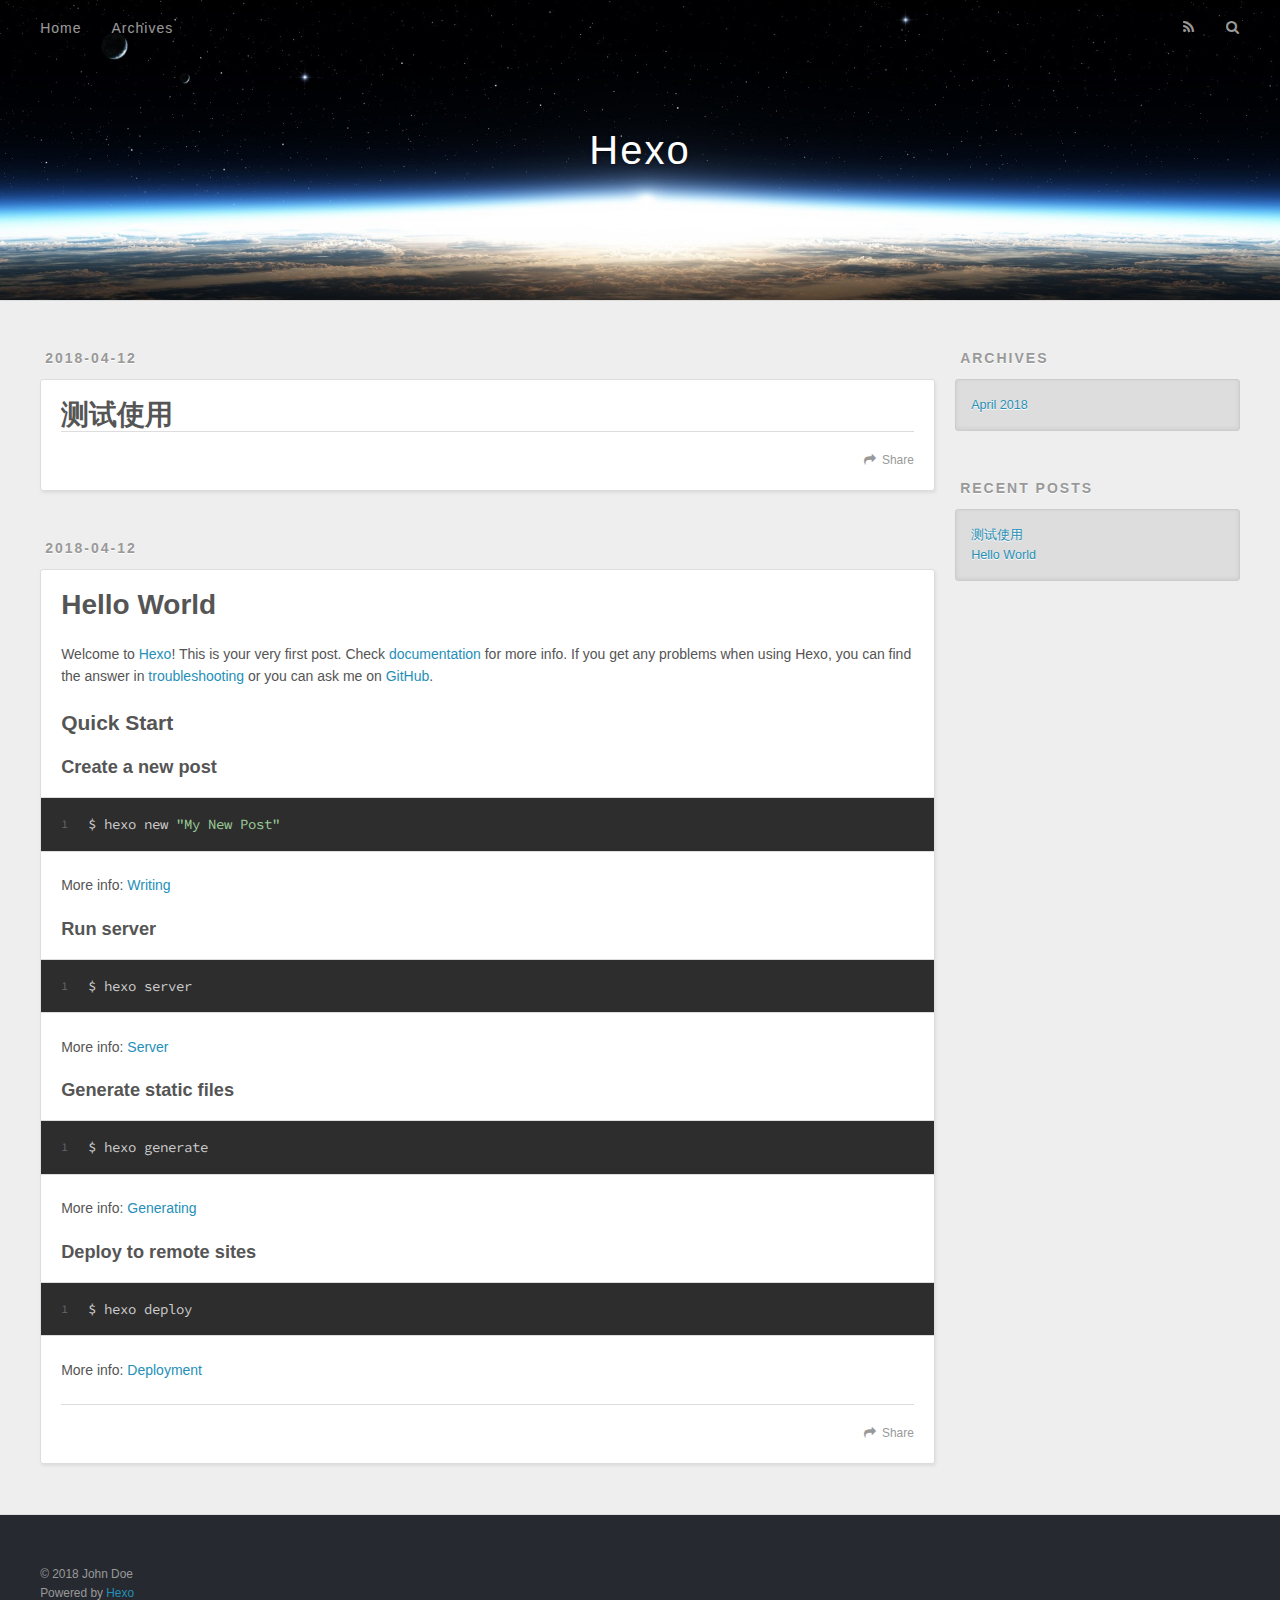
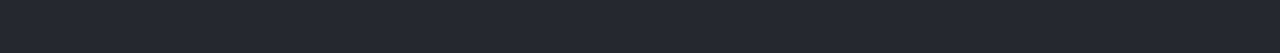
==== index.html @ cd29bb6a "Site updated: 2018-04-12 17:23:38" ====
<!DOCTYPE html>
<html>
<head>
  <meta charset="utf-8">
  

  
  <title>Hexo</title>
  <meta name="viewport" content="width=device-width, initial-scale=1, maximum-scale=1">
  <meta property="og:type" content="website">
<meta property="og:title" content="Hexo">
<meta property="og:url" content="http://yoursite.com/index.html">
<meta property="og:site_name" content="Hexo">
<meta property="og:locale" content="default">
<meta name="twitter:card" content="summary">
<meta name="twitter:title" content="Hexo">
  
    <link rel="alternate" href="/atom.xml" title="Hexo" type="application/atom+xml">
  
  
    <link rel="icon" href="/favicon.png">
  
  
    <link href="//fonts.googleapis.com/css?family=Source+Code+Pro" rel="stylesheet" type="text/css">
  
  <link rel="stylesheet" href="/css/style.css">
</head>

<body>
  <div id="container">
    <div id="wrap">
      <header id="header">
  <div id="banner"></div>
  <div id="header-outer" class="outer">
    <div id="header-title" class="inner">
      <h1 id="logo-wrap">
        <a href="/" id="logo">Hexo</a>
      </h1>
      
    </div>
    <div id="header-inner" class="inner">
      <nav id="main-nav">
        <a id="main-nav-toggle" class="nav-icon"></a>
        
          <a class="main-nav-link" href="/">Home</a>
        
          <a class="main-nav-link" href="/archives">Archives</a>
        
      </nav>
      <nav id="sub-nav">
        
          <a id="nav-rss-link" class="nav-icon" href="/atom.xml" title="RSS Feed"></a>
        
        <a id="nav-search-btn" class="nav-icon" title="Search"></a>
      </nav>
      <div id="search-form-wrap">
        <form action="//google.com/search" method="get" accept-charset="UTF-8" class="search-form"><input type="search" name="q" class="search-form-input" placeholder="Search"><button type="submit" class="search-form-submit">&#xF002;</button><input type="hidden" name="sitesearch" value="http://yoursite.com"></form>
      </div>
    </div>
  </div>
</header>
      <div class="outer">
        <section id="main">
  
    <article id="post-测试使用" class="article article-type-post" itemscope itemprop="blogPost">
  <div class="article-meta">
    <a href="/2018/04/12/测试使用/" class="article-date">
  <time datetime="2018-04-12T09:21:59.000Z" itemprop="datePublished">2018-04-12</time>
</a>
    
  </div>
  <div class="article-inner">
    
    
      <header class="article-header">
        
  
    <h1 itemprop="name">
      <a class="article-title" href="/2018/04/12/测试使用/">测试使用</a>
    </h1>
  

      </header>
    
    <div class="article-entry" itemprop="articleBody">
      
        
      
    </div>
    <footer class="article-footer">
      <a data-url="http://yoursite.com/2018/04/12/测试使用/" data-id="cjfwbgjna0001xkuz58c6ckpr" class="article-share-link">Share</a>
      
      
    </footer>
  </div>
  
</article>


  
    <article id="post-hello-world" class="article article-type-post" itemscope itemprop="blogPost">
  <div class="article-meta">
    <a href="/2018/04/12/hello-world/" class="article-date">
  <time datetime="2018-04-12T09:18:23.505Z" itemprop="datePublished">2018-04-12</time>
</a>
    
  </div>
  <div class="article-inner">
    
    
      <header class="article-header">
        
  
    <h1 itemprop="name">
      <a class="article-title" href="/2018/04/12/hello-world/">Hello World</a>
    </h1>
  

      </header>
    
    <div class="article-entry" itemprop="articleBody">
      
        <p>Welcome to <a href="https://hexo.io/" target="_blank" rel="noopener">Hexo</a>! This is your very first post. Check <a href="https://hexo.io/docs/" target="_blank" rel="noopener">documentation</a> for more info. If you get any problems when using Hexo, you can find the answer in <a href="https://hexo.io/docs/troubleshooting.html" target="_blank" rel="noopener">troubleshooting</a> or you can ask me on <a href="https://github.com/hexojs/hexo/issues" target="_blank" rel="noopener">GitHub</a>.</p>
<h2 id="Quick-Start"><a href="#Quick-Start" class="headerlink" title="Quick Start"></a>Quick Start</h2><h3 id="Create-a-new-post"><a href="#Create-a-new-post" class="headerlink" title="Create a new post"></a>Create a new post</h3><figure class="highlight bash"><table><tr><td class="gutter"><pre><span class="line">1</span><br></pre></td><td class="code"><pre><span class="line">$ hexo new <span class="string">"My New Post"</span></span><br></pre></td></tr></table></figure>
<p>More info: <a href="https://hexo.io/docs/writing.html" target="_blank" rel="noopener">Writing</a></p>
<h3 id="Run-server"><a href="#Run-server" class="headerlink" title="Run server"></a>Run server</h3><figure class="highlight bash"><table><tr><td class="gutter"><pre><span class="line">1</span><br></pre></td><td class="code"><pre><span class="line">$ hexo server</span><br></pre></td></tr></table></figure>
<p>More info: <a href="https://hexo.io/docs/server.html" target="_blank" rel="noopener">Server</a></p>
<h3 id="Generate-static-files"><a href="#Generate-static-files" class="headerlink" title="Generate static files"></a>Generate static files</h3><figure class="highlight bash"><table><tr><td class="gutter"><pre><span class="line">1</span><br></pre></td><td class="code"><pre><span class="line">$ hexo generate</span><br></pre></td></tr></table></figure>
<p>More info: <a href="https://hexo.io/docs/generating.html" target="_blank" rel="noopener">Generating</a></p>
<h3 id="Deploy-to-remote-sites"><a href="#Deploy-to-remote-sites" class="headerlink" title="Deploy to remote sites"></a>Deploy to remote sites</h3><figure class="highlight bash"><table><tr><td class="gutter"><pre><span class="line">1</span><br></pre></td><td class="code"><pre><span class="line">$ hexo deploy</span><br></pre></td></tr></table></figure>
<p>More info: <a href="https://hexo.io/docs/deployment.html" target="_blank" rel="noopener">Deployment</a></p>

      
    </div>
    <footer class="article-footer">
      <a data-url="http://yoursite.com/2018/04/12/hello-world/" data-id="cjfwbgjn50000xkuz9zfk3ffd" class="article-share-link">Share</a>
      
      
    </footer>
  </div>
  
</article>


  


</section>
        
          <aside id="sidebar">
  
    

  
    

  
    
  
    
  <div class="widget-wrap">
    <h3 class="widget-title">Archives</h3>
    <div class="widget">
      <ul class="archive-list"><li class="archive-list-item"><a class="archive-list-link" href="/archives/2018/04/">April 2018</a></li></ul>
    </div>
  </div>


  
    
  <div class="widget-wrap">
    <h3 class="widget-title">Recent Posts</h3>
    <div class="widget">
      <ul>
        
          <li>
            <a href="/2018/04/12/测试使用/">测试使用</a>
          </li>
        
          <li>
            <a href="/2018/04/12/hello-world/">Hello World</a>
          </li>
        
      </ul>
    </div>
  </div>

  
</aside>
        
      </div>
      <footer id="footer">
  
  <div class="outer">
    <div id="footer-info" class="inner">
      &copy; 2018 John Doe<br>
      Powered by <a href="http://hexo.io/" target="_blank">Hexo</a>
    </div>
  </div>
</footer>
    </div>
    <nav id="mobile-nav">
  
    <a href="/" class="mobile-nav-link">Home</a>
  
    <a href="/archives" class="mobile-nav-link">Archives</a>
  
</nav>
    

<script src="//ajax.googleapis.com/ajax/libs/jquery/2.0.3/jquery.min.js"></script>


  <link rel="stylesheet" href="/fancybox/jquery.fancybox.css">
  <script src="/fancybox/jquery.fancybox.pack.js"></script>


<script src="/js/script.js"></script>



  </div>
</body>
</html>
---- css/style.css ----
body {
  width: 100%;
}
body:before,
body:after {
  content: "";
  display: table;
}
body:after {
  clear: both;
}
html,
body,
div,
span,
applet,
object,
iframe,
h1,
h2,
h3,
h4,
h5,
h6,
p,
blockquote,
pre,
a,
abbr,
acronym,
address,
big,
cite,
code,
del,
dfn,
em,
img,
ins,
kbd,
q,
s,
samp,
small,
strike,
strong,
sub,
sup,
tt,
var,
dl,
dt,
dd,
ol,
ul,
li,
fieldset,
form,
label,
legend,
table,
caption,
tbody,
tfoot,
thead,
tr,
th,
td {
  margin: 0;
  padding: 0;
  border: 0;
  outline: 0;
  font-weight: inherit;
  font-style: inherit;
  font-family: inherit;
  font-size: 100%;
  vertical-align: baseline;
}
body {
  line-height: 1;
  color: #000;
  background: #fff;
}
ol,
ul {
  list-style: none;
}
table {
  border-collapse: separate;
  border-spacing: 0;
  vertical-align: middle;
}
caption,
th,
td {
  text-align: left;
  font-weight: normal;
  vertical-align: middle;
}
a img {
  border: none;
}
input,
button {
  margin: 0;
  padding: 0;
}
input::-moz-focus-inner,
button::-moz-focus-inner {
  border: 0;
  padding: 0;
}
@font-face {
  font-family: FontAwesome;
  font-style: normal;
  font-weight: normal;
  src: url("fonts/fontawesome-webfont.eot?v=#4.0.3");
  src: url("fonts/fontawesome-webfont.eot?#iefix&v=#4.0.3") format("embedded-opentype"), url("fonts/fontawesome-webfont.woff?v=#4.0.3") format("woff"), url("fonts/fontawesome-webfont.ttf?v=#4.0.3") format("truetype"), url("fonts/fontawesome-webfont.svg#fontawesomeregular?v=#4.0.3") format("svg");
}
html,
body,
#container {
  height: 100%;
}
body {
  background: #eee;
  font: 14px -apple-system, BlinkMacSystemFont, "Segoe UI", "Roboto", "Oxygen", "Ubuntu", "Cantarell", "Fira Sans", "Droid Sans", "Helvetica Neue", sans-serif;
  -webkit-text-size-adjust: 100%;
}
.outer {
  max-width: 1220px;
  margin: 0 auto;
  padding: 0 20px;
}
.outer:before,
.outer:after {
  content: "";
  display: table;
}
.outer:after {
  clear: both;
}
.inner {
  display: inline;
  float: left;
  width: 98.33333333333333%;
  margin: 0 0.833333333333333%;
}
.left,
.alignleft {
  float: left;
}
.right,
.alignright {
  float: right;
}
.clear {
  clear: both;
}
#container {
  position: relative;
}
.mobile-nav-on {
  overflow: hidden;
}
#wrap {
  height: 100%;
  width: 100%;
  position: absolute;
  top: 0;
  left: 0;
  -webkit-transition: 0.2s ease-out;
  -moz-transition: 0.2s ease-out;
  -ms-transition: 0.2s ease-out;
  transition: 0.2s ease-out;
  z-index: 1;
  background: #eee;
}
.mobile-nav-on #wrap {
  left: 280px;
}
@media screen and (min-width: 768px) {
  #main {
    display: inline;
    float: left;
    width: 73.33333333333333%;
    margin: 0 0.833333333333333%;
  }
}
.article-date,
.article-category-link,
.archive-year,
.widget-title {
  text-decoration: none;
  text-transform: uppercase;
  letter-spacing: 2px;
  color: #999;
  margin-bottom: 1em;
  margin-left: 5px;
  line-height: 1em;
  text-shadow: 0 1px #fff;
  font-weight: bold;
}
.article-inner,
.archive-article-inner {
  background: #fff;
  -webkit-box-shadow: 1px 2px 3px #ddd;
  box-shadow: 1px 2px 3px #ddd;
  border: 1px solid #ddd;
  border-radius: 3px;
}
.article-entry h1,
.widget h1 {
  font-size: 2em;
}
.article-entry h2,
.widget h2 {
  font-size: 1.5em;
}
.article-entry h3,
.widget h3 {
  font-size: 1.3em;
}
.article-entry h4,
.widget h4 {
  font-size: 1.2em;
}
.article-entry h5,
.widget h5 {
  font-size: 1em;
}
.article-entry h6,
.widget h6 {
  font-size: 1em;
  color: #999;
}
.article-entry hr,
.widget hr {
  border: 1px dashed #ddd;
}
.article-entry strong,
.widget strong {
  font-weight: bold;
}
.article-entry em,
.widget em,
.article-entry cite,
.widget cite {
  font-style: italic;
}
.article-entry sup,
.widget sup,
.article-entry sub,
.widget sub {
  font-size: 0.75em;
  line-height: 0;
  position: relative;
  vertical-align: baseline;
}
.article-entry sup,
.widget sup {
  top: -0.5em;
}
.article-entry sub,
.widget sub {
  bottom: -0.2em;
}
.article-entry small,
.widget small {
  font-size: 0.85em;
}
.article-entry acronym,
.widget acronym,
.article-entry abbr,
.widget abbr {
  border-bottom: 1px dotted;
}
.article-entry ul,
.widget ul,
.article-entry ol,
.widget ol,
.article-entry dl,
.widget dl {
  margin: 0 20px;
  line-height: 1.6em;
}
.article-entry ul ul,
.widget ul ul,
.article-entry ol ul,
.widget ol ul,
.article-entry ul ol,
.widget ul ol,
.article-entry ol ol,
.widget ol ol {
  margin-top: 0;
  margin-bottom: 0;
}
.article-entry ul,
.widget ul {
  list-style: disc;
}
.article-entry ol,
.widget ol {
  list-style: decimal;
}
.article-entry dt,
.widget dt {
  font-weight: bold;
}
#header {
  height: 300px;
  position: relative;
  border-bottom: 1px solid #ddd;
}
#header:before,
#header:after {
  content: "";
  position: absolute;
  left: 0;
  right: 0;
  height: 40px;
}
#header:before {
  top: 0;
  background: -webkit-linear-gradient(rgba(0,0,0,0.2), transparent);
  background: -moz-linear-gradient(rgba(0,0,0,0.2), transparent);
  background: -ms-linear-gradient(rgba(0,0,0,0.2), transparent);
  background: linear-gradient(rgba(0,0,0,0.2), transparent);
}
#header:after {
  bottom: 0;
  background: -webkit-linear-gradient(transparent, rgba(0,0,0,0.2));
  background: -moz-linear-gradient(transparent, rgba(0,0,0,0.2));
  background: -ms-linear-gradient(transparent, rgba(0,0,0,0.2));
  background: linear-gradient(transparent, rgba(0,0,0,0.2));
}
#header-outer {
  height: 100%;
  position: relative;
}
#header-inner {
  position: relative;
  overflow: hidden;
}
#banner {
  position: absolute;
  top: 0;
  left: 0;
  width: 100%;
  height: 100%;
  background: url("images/banner.jpg") center #000;
  -webkit-background-size: cover;
  -moz-background-size: cover;
  background-size: cover;
  z-index: -1;
}
#header-title {
  text-align: center;
  height: 40px;
  position: absolute;
  top: 50%;
  left: 0;
  margin-top: -20px;
}
#logo,
#subtitle {
  text-decoration: none;
  color: #fff;
  font-weight: 300;
  text-shadow: 0 1px 4px rgba(0,0,0,0.3);
}
#logo {
  font-size: 40px;
  line-height: 40px;
  letter-spacing: 2px;
}
#subtitle {
  font-size: 16px;
  line-height: 16px;
  letter-spacing: 1px;
}
#subtitle-wrap {
  margin-top: 16px;
}
#main-nav {
  float: left;
  margin-left: -15px;
}
.nav-icon,
.main-nav-link {
  float: left;
  color: #fff;
  opacity: 0.6;
  text-decoration: none;
  text-shadow: 0 1px rgba(0,0,0,0.2);
  -webkit-transition: opacity 0.2s;
  -moz-transition: opacity 0.2s;
  -ms-transition: opacity 0.2s;
  transition: opacity 0.2s;
  display: block;
  padding: 20px 15px;
}
.nav-icon:hover,
.main-nav-link:hover {
  opacity: 1;
}
.nav-icon {
  font-family: FontAwesome;
  text-align: center;
  font-size: 14px;
  width: 14px;
  height: 14px;
  padding: 20px 15px;
  position: relative;
  cursor: pointer;
}
.main-nav-link {
  font-weight: 300;
  letter-spacing: 1px;
}
@media screen and (max-width: 479px) {
  .main-nav-link {
    display: none;
  }
}
#main-nav-toggle {
  display: none;
}
#main-nav-toggle:before {
  content: "\f0c9";
}
@media screen and (max-width: 479px) {
  #main-nav-toggle {
    display: block;
  }
}
#sub-nav {
  float: right;
  margin-right: -15px;
}
#nav-rss-link:before {
  content: "\f09e";
}
#nav-search-btn:before {
  content: "\f002";
}
#search-form-wrap {
  position: absolute;
  top: 15px;
  width: 150px;
  height: 30px;
  right: -150px;
  opacity: 0;
  -webkit-transition: 0.2s ease-out;
  -moz-transition: 0.2s ease-out;
  -ms-transition: 0.2s ease-out;
  transition: 0.2s ease-out;
}
#search-form-wrap.on {
  opacity: 1;
  right: 0;
}
@media screen and (max-width: 479px) {
  #search-form-wrap {
    width: 100%;
    right: -100%;
  }
}
.search-form {
  position: absolute;
  top: 0;
  left: 0;
  right: 0;
  background: #fff;
  padding: 5px 15px;
  border-radius: 15px;
  -webkit-box-shadow: 0 0 10px rgba(0,0,0,0.3);
  box-shadow: 0 0 10px rgba(0,0,0,0.3);
}
.search-form-input {
  border: none;
  background: none;
  color: #555;
  width: 100%;
  font: 13px -apple-system, BlinkMacSystemFont, "Segoe UI", "Roboto", "Oxygen", "Ubuntu", "Cantarell", "Fira Sans", "Droid Sans", "Helvetica Neue", sans-serif;
  outline: none;
}
.search-form-input::-webkit-search-results-decoration,
.search-form-input::-webkit-search-cancel-button {
  -webkit-appearance: none;
}
.search-form-submit {
  position: absolute;
  top: 50%;
  right: 10px;
  margin-top: -7px;
  font: 13px FontAwesome;
  border: none;
  background: none;
  color: #bbb;
  cursor: pointer;
}
.search-form-submit:hover,
.search-form-submit:focus {
  color: #777;
}
.article {
  margin: 50px 0;
}
.article-inner {
  overflow: hidden;
}
.article-meta:before,
.article-meta:after {
  content: "";
  display: table;
}
.article-meta:after {
  clear: both;
}
.article-date {
  float: left;
}
.article-category {
  float: left;
  line-height: 1em;
  color: #ccc;
  text-shadow: 0 1px #fff;
  margin-left: 8px;
}
.article-category:before {
  content: "\2022";
}
.article-category-link {
  margin: 0 12px 1em;
}
.article-header {
  padding: 20px 20px 0;
}
.article-title {
  text-decoration: none;
  font-size: 2em;
  font-weight: bold;
  color: #555;
  line-height: 1.1em;
  -webkit-transition: color 0.2s;
  -moz-transition: color 0.2s;
  -ms-transition: color 0.2s;
  transition: color 0.2s;
}
a.article-title:hover {
  color: #258fb8;
}
.article-entry {
  color: #555;
  padding: 0 20px;
}
.article-entry:before,
.article-entry:after {
  content: "";
  display: table;
}
.article-entry:after {
  clear: both;
}
.article-entry p,
.article-entry table {
  line-height: 1.6em;
  margin: 1.6em 0;
}
.article-entry h1,
.article-entry h2,
.article-entry h3,
.article-entry h4,
.article-entry h5,
.article-entry h6 {
  font-weight: bold;
}
.article-entry h1,
.article-entry h2,
.article-entry h3,
.article-entry h4,
.article-entry h5,
.article-entry h6 {
  line-height: 1.1em;
  margin: 1.1em 0;
}
.article-entry a {
  color: #258fb8;
  text-decoration: none;
}
.article-entry a:hover {
  text-decoration: underline;
}
.article-entry ul,
.article-entry ol,
.article-entry dl {
  margin-top: 1.6em;
  margin-bottom: 1.6em;
}
.article-entry img,
.article-entry video {
  max-width: 100%;
  height: auto;
  display: block;
  margin: auto;
}
.article-entry iframe {
  border: none;
}
.article-entry table {
  width: 100%;
  border-collapse: collapse;
  border-spacing: 0;
}
.article-entry th {
  font-weight: bold;
  border-bottom: 3px solid #ddd;
  padding-bottom: 0.5em;
}
.article-entry td {
  border-bottom: 1px solid #ddd;
  padding: 10px 0;
}
.article-entry blockquote {
  font-family: Georgia, "Times New Roman", serif;
  font-size: 1.4em;
  margin: 1.6em 20px;
  text-align: center;
}
.article-entry blockquote footer {
  font-size: 14px;
  margin: 1.6em 0;
  font-family: -apple-system, BlinkMacSystemFont, "Segoe UI", "Roboto", "Oxygen", "Ubuntu", "Cantarell", "Fira Sans", "Droid Sans", "Helvetica Neue", sans-serif;
}
.article-entry blockquote footer cite:before {
  content: "—";
  padding: 0 0.5em;
}
.article-entry .pullquote {
  text-align: left;
  width: 45%;
  margin: 0;
}
.article-entry .pullquote.left {
  margin-left: 0.5em;
  margin-right: 1em;
}
.article-entry .pullquote.right {
  margin-right: 0.5em;
  margin-left: 1em;
}
.article-entry .caption {
  color: #999;
  display: block;
  font-size: 0.9em;
  margin-top: 0.5em;
  position: relative;
  text-align: center;
}
.article-entry .video-container {
  position: relative;
  padding-top: 56.25%;
  height: 0;
  overflow: hidden;
}
.article-entry .video-container iframe,
.article-entry .video-container object,
.article-entry .video-container embed {
  position: absolute;
  top: 0;
  left: 0;
  width: 100%;
  height: 100%;
  margin-top: 0;
}
.article-more-link a {
  display: inline-block;
  line-height: 1em;
  padding: 6px 15px;
  border-radius: 15px;
  background: #eee;
  color: #999;
  text-shadow: 0 1px #fff;
  text-decoration: none;
}
.article-more-link a:hover {
  background: #258fb8;
  color: #fff;
  text-decoration: none;
  text-shadow: 0 1px #1e7293;
}
.article-footer {
  font-size: 0.85em;
  line-height: 1.6em;
  border-top: 1px solid #ddd;
  padding-top: 1.6em;
  margin: 0 20px 20px;
}
.article-footer:before,
.article-footer:after {
  content: "";
  display: table;
}
.article-footer:after {
  clear: both;
}
.article-footer a {
  color: #999;
  text-decoration: none;
}
.article-footer a:hover {
  color: #555;
}
.article-tag-list-item {
  float: left;
  margin-right: 10px;
}
.article-tag-list-link:before {
  content: "#";
}
.article-comment-link {
  float: right;
}
.article-comment-link:before {
  content: "\f075";
  font-family: FontAwesome;
  padding-right: 8px;
}
.article-share-link {
  cursor: pointer;
  float: right;
  margin-left: 20px;
}
.article-share-link:before {
  content: "\f064";
  font-family: FontAwesome;
  padding-right: 6px;
}
#article-nav {
  position: relative;
}
#article-nav:before,
#article-nav:after {
  content: "";
  display: table;
}
#article-nav:after {
  clear: both;
}
@media screen and (min-width: 768px) {
  #article-nav {
    margin: 50px 0;
  }
  #article-nav:before {
    width: 8px;
    height: 8px;
    position: absolute;
    top: 50%;
    left: 50%;
    margin-top: -4px;
    margin-left: -4px;
    content: "";
    border-radius: 50%;
    background: #ddd;
    -webkit-box-shadow: 0 1px 2px #fff;
    box-shadow: 0 1px 2px #fff;
  }
}
.article-nav-link-wrap {
  text-decoration: none;
  text-shadow: 0 1px #fff;
  color: #999;
  -webkit-box-sizing: border-box;
  -moz-box-sizing: border-box;
  box-sizing: border-box;
  margin-top: 50px;
  text-align: center;
  display: block;
}
.article-nav-link-wrap:hover {
  color: #555;
}
@media screen and (min-width: 768px) {
  .article-nav-link-wrap {
    width: 50%;
    margin-top: 0;
  }
}
@media screen and (min-width: 768px) {
  #article-nav-newer {
    float: left;
    text-align: right;
    padding-right: 20px;
  }
}
@media screen and (min-width: 768px) {
  #article-nav-older {
    float: right;
    text-align: left;
    padding-left: 20px;
  }
}
.article-nav-caption {
  text-transform: uppercase;
  letter-spacing: 2px;
  color: #ddd;
  line-height: 1em;
  font-weight: bold;
}
#article-nav-newer .article-nav-caption {
  margin-right: -2px;
}
.article-nav-title {
  font-size: 0.85em;
  line-height: 1.6em;
  margin-top: 0.5em;
}
.article-share-box {
  position: absolute;
  display: none;
  background: #fff;
  -webkit-box-shadow: 1px 2px 10px rgba(0,0,0,0.2);
  box-shadow: 1px 2px 10px rgba(0,0,0,0.2);
  border-radius: 3px;
  margin-left: -145px;
  overflow: hidden;
  z-index: 1;
}
.article-share-box.on {
  display: block;
}
.article-share-input {
  width: 100%;
  background: none;
  -webkit-box-sizing: border-box;
  -moz-box-sizing: border-box;
  box-sizing: border-box;
  font: 14px -apple-system, BlinkMacSystemFont, "Segoe UI", "Roboto", "Oxygen", "Ubuntu", "Cantarell", "Fira Sans", "Droid Sans", "Helvetica Neue", sans-serif;
  padding: 0 15px;
  color: #555;
  outline: none;
  border: 1px solid #ddd;
  border-radius: 3px 3px 0 0;
  height: 36px;
  line-height: 36px;
}
.article-share-links {
  background: #eee;
}
.article-share-links:before,
.article-share-links:after {
  content: "";
  display: table;
}
.article-share-links:after {
  clear: both;
}
.article-share-twitter,
.article-share-facebook,
.article-share-pinterest,
.article-share-google {
  width: 50px;
  height: 36px;
  display: block;
  float: left;
  position: relative;
  color: #999;
  text-shadow: 0 1px #fff;
}
.article-share-twitter:before,
.article-share-facebook:before,
.article-share-pinterest:before,
.article-share-google:before {
  font-size: 20px;
  font-family: FontAwesome;
  width: 20px;
  height: 20px;
  position: absolute;
  top: 50%;
  left: 50%;
  margin-top: -10px;
  margin-left: -10px;
  text-align: center;
}
.article-share-twitter:hover,
.article-share-facebook:hover,
.article-share-pinterest:hover,
.article-share-google:hover {
  color: #fff;
}
.article-share-twitter:before {
  content: "\f099";
}
.article-share-twitter:hover {
  background: #00aced;
  text-shadow: 0 1px #008abe;
}
.article-share-facebook:before {
  content: "\f09a";
}
.article-share-facebook:hover {
  background: #3b5998;
  text-shadow: 0 1px #2f477a;
}
.article-share-pinterest:before {
  content: "\f0d2";
}
.article-share-pinterest:hover {
  background: #cb2027;
  text-shadow: 0 1px #a21a1f;
}
.article-share-google:before {
  content: "\f0d5";
}
.article-share-google:hover {
  background: #dd4b39;
  text-shadow: 0 1px #be3221;
}
.article-gallery {
  background: #000;
  position: relative;
}
.article-gallery-photos {
  position: relative;
  overflow: hidden;
}
.article-gallery-img {
  display: none;
  max-width: 100%;
}
.article-gallery-img:first-child {
  display: block;
}
.article-gallery-img.loaded {
  position: absolute;
  display: block;
}
.article-gallery-img img {
  display: block;
  max-width: 100%;
  margin: 0 auto;
}
#comments {
  background: #fff;
  -webkit-box-shadow: 1px 2px 3px #ddd;
  box-shadow: 1px 2px 3px #ddd;
  padding: 20px;
  border: 1px solid #ddd;
  border-radius: 3px;
  margin: 50px 0;
}
#comments a {
  color: #258fb8;
}
.archives-wrap {
  margin: 50px 0;
}
.archives:before,
.archives:after {
  content: "";
  display: table;
}
.archives:after {
  clear: both;
}
.archive-year-wrap {
  margin-bottom: 1em;
}
.archives {
  -webkit-column-gap: 10px;
  -moz-column-gap: 10px;
  column-gap: 10px;
}
@media screen and (min-width: 480px) and (max-width: 767px) {
  .archives {
    -webkit-column-count: 2;
    -moz-column-count: 2;
    column-count: 2;
  }
}
@media screen and (min-width: 768px) {
  .archives {
    -webkit-column-count: 3;
    -moz-column-count: 3;
    column-count: 3;
  }
}
.archive-article {
  -webkit-column-break-inside: avoid;
  page-break-inside: avoid;
  overflow: hidden;
  break-inside: avoid-column;
}
.archive-article-inner {
  padding: 10px;
  margin-bottom: 15px;
}
.archive-article-title {
  text-decoration: none;
  font-weight: bold;
  color: #555;
  -webkit-transition: color 0.2s;
  -moz-transition: color 0.2s;
  -ms-transition: color 0.2s;
  transition: color 0.2s;
  line-height: 1.6em;
}
.archive-article-title:hover {
  color: #258fb8;
}
.archive-article-footer {
  margin-top: 1em;
}
.archive-article-date {
  color: #999;
  text-decoration: none;
  font-size: 0.85em;
  line-height: 1em;
  margin-bottom: 0.5em;
  display: block;
}
#page-nav {
  margin: 50px auto;
  background: #fff;
  -webkit-box-shadow: 1px 2px 3px #ddd;
  box-shadow: 1px 2px 3px #ddd;
  border: 1px solid #ddd;
  border-radius: 3px;
  text-align: center;
  color: #999;
  overflow: hidden;
}
#page-nav:before,
#page-nav:after {
  content: "";
  display: table;
}
#page-nav:after {
  clear: both;
}
#page-nav a,
#page-nav span {
  padding: 10px 20px;
  line-height: 1;
  height: 2ex;
}
#page-nav a {
  color: #999;
  text-decoration: none;
}
#page-nav a:hover {
  background: #999;
  color: #fff;
}
#page-nav .prev {
  float: left;
}
#page-nav .next {
  float: right;
}
#page-nav .page-number {
  display: inline-block;
}
@media screen and (max-width: 479px) {
  #page-nav .page-number {
    display: none;
  }
}
#page-nav .current {
  color: #555;
  font-weight: bold;
}
#page-nav .space {
  color: #ddd;
}
#footer {
  background: #262a30;
  padding: 50px 0;
  border-top: 1px solid #ddd;
  color: #999;
}
#footer a {
  color: #258fb8;
  text-decoration: none;
}
#footer a:hover {
  text-decoration: underline;
}
#footer-info {
  line-height: 1.6em;
  font-size: 0.85em;
}
.article-entry pre,
.article-entry .highlight {
  background: #2d2d2d;
  margin: 0 -20px;
  padding: 15px 20px;
  border-style: solid;
  border-color: #ddd;
  border-width: 1px 0;
  overflow: auto;
  color: #ccc;
  line-height: 22.400000000000002px;
}
.article-entry .highlight .gutter pre,
.article-entry .gist .gist-file .gist-data .line-numbers {
  color: #666;
  font-size: 0.85em;
}
.article-entry pre,
.article-entry code {
  font-family: "Source Code Pro", Consolas, Monaco, Menlo, Consolas, monospace;
}
.article-entry code {
  background: #eee;
  text-shadow: 0 1px #fff;
  padding: 0 0.3em;
}
.article-entry pre code {
  background: none;
  text-shadow: none;
  padding: 0;
}
.article-entry .highlight pre {
  border: none;
  margin: 0;
  padding: 0;
}
.article-entry .highlight table {
  margin: 0;
  width: auto;
}
.article-entry .highlight td {
  border: none;
  padding: 0;
}
.article-entry .highlight figcaption {
  font-size: 0.85em;
  color: #999;
  line-height: 1em;
  margin-bottom: 1em;
}
.article-entry .highlight figcaption:before,
.article-entry .highlight figcaption:after {
  content: "";
  display: table;
}
.article-entry .highlight figcaption:after {
  clear: both;
}
.article-entry .highlight figcaption a {
  float: right;
}
.article-entry .highlight .gutter pre {
  text-align: right;
  padding-right: 20px;
}
.article-entry .highlight .line {
  height: 22.400000000000002px;
}
.article-entry .highlight .line.marked {
  background: #515151;
}
.article-entry .gist {
  margin: 0 -20px;
  border-style: solid;
  border-color: #ddd;
  border-width: 1px 0;
  background: #2d2d2d;
  padding: 15px 20px 15px 0;
}
.article-entry .gist .gist-file {
  border: none;
  font-family: "Source Code Pro", Consolas, Monaco, Menlo, Consolas, monospace;
  margin: 0;
}
.article-entry .gist .gist-file .gist-data {
  background: none;
  border: none;
}
.article-entry .gist .gist-file .gist-data .line-numbers {
  background: none;
  border: none;
  padding: 0 20px 0 0;
}
.article-entry .gist .gist-file .gist-data .line-data {
  padding: 0 !important;
}
.article-entry .gist .gist-file .highlight {
  margin: 0;
  padding: 0;
  border: none;
}
.article-entry .gist .gist-file .gist-meta {
  background: #2d2d2d;
  color: #999;
  font: 0.85em -apple-system, BlinkMacSystemFont, "Segoe UI", "Roboto", "Oxygen", "Ubuntu", "Cantarell", "Fira Sans", "Droid Sans", "Helvetica Neue", sans-serif;
  text-shadow: 0 0;
  padding: 0;
  margin-top: 1em;
  margin-left: 20px;
}
.article-entry .gist .gist-file .gist-meta a {
  color: #258fb8;
  font-weight: normal;
}
.article-entry .gist .gist-file .gist-meta a:hover {
  text-decoration: underline;
}
pre .comment,
pre .title {
  color: #999;
}
pre .variable,
pre .attribute,
pre .tag,
pre .regexp,
pre .ruby .constant,
pre .xml .tag .title,
pre .xml .pi,
pre .xml .doctype,
pre .html .doctype,
pre .css .id,
pre .css .class,
pre .css .pseudo {
  color: #f2777a;
}
pre .number,
pre .preprocessor,
pre .built_in,
pre .literal,
pre .params,
pre .constant {
  color: #f99157;
}
pre .class,
pre .ruby .class .title,
pre .css .rules .attribute {
  color: #9c9;
}
pre .string,
pre .value,
pre .inheritance,
pre .header,
pre .ruby .symbol,
pre .xml .cdata {
  color: #9c9;
}
pre .css .hexcolor {
  color: #6cc;
}
pre .function,
pre .python .decorator,
pre .python .title,
pre .ruby .function .title,
pre .ruby .title .keyword,
pre .perl .sub,
pre .javascript .title,
pre .coffeescript .title {
  color: #69c;
}
pre .keyword,
pre .javascript .function {
  color: #c9c;
}
@media screen and (max-width: 479px) {
  #mobile-nav {
    position: absolute;
    top: 0;
    left: 0;
    width: 280px;
    height: 100%;
    background: #191919;
    border-right: 1px solid #fff;
  }
}
@media screen and (max-width: 479px) {
  .mobile-nav-link {
    display: block;
    color: #999;
    text-decoration: none;
    padding: 15px 20px;
    font-weight: bold;
  }
  .mobile-nav-link:hover {
    color: #fff;
  }
}
@media screen and (min-width: 768px) {
  #sidebar {
    display: inline;
    float: left;
    width: 23.333333333333332%;
    margin: 0 0.833333333333333%;
  }
}
.widget-wrap {
  margin: 50px 0;
}
.widget {
  color: #777;
  text-shadow: 0 1px #fff;
  background: #ddd;
  -webkit-box-shadow: 0 -1px 4px #ccc inset;
  box-shadow: 0 -1px 4px #ccc inset;
  border: 1px solid #ccc;
  padding: 15px;
  border-radius: 3px;
}
.widget a {
  color: #258fb8;
  text-decoration: none;
}
.widget a:hover {
  text-decoration: underline;
}
.widget ul ul,
.widget ol ul,
.widget dl ul,
.widget ul ol,
.widget ol ol,
.widget dl ol,
.widget ul dl,
.widget ol dl,
.widget dl dl {
  margin-left: 15px;
  list-style: disc;
}
.widget {
  line-height: 1.6em;
  word-wrap: break-word;
  font-size: 0.9em;
}
.widget ul,
.widget ol {
  list-style: none;
  margin: 0;
}
.widget ul ul,
.widget ol ul,
.widget ul ol,
.widget ol ol {
  margin: 0 20px;
}
.widget ul ul,
.widget ol ul {
  list-style: disc;
}
.widget ul ol,
.widget ol ol {
  list-style: decimal;
}
.category-list-count,
.tag-list-count,
.archive-list-count {
  padding-left: 5px;
  color: #999;
  font-size: 0.85em;
}
.category-list-count:before,
.tag-list-count:before,
.archive-list-count:before {
  content: "(";
}
.category-list-count:after,
.tag-list-count:after,
.archive-list-count:after {
  content: ")";
}
.tagcloud a {
  margin-right: 5px;
  display: inline-block;
}
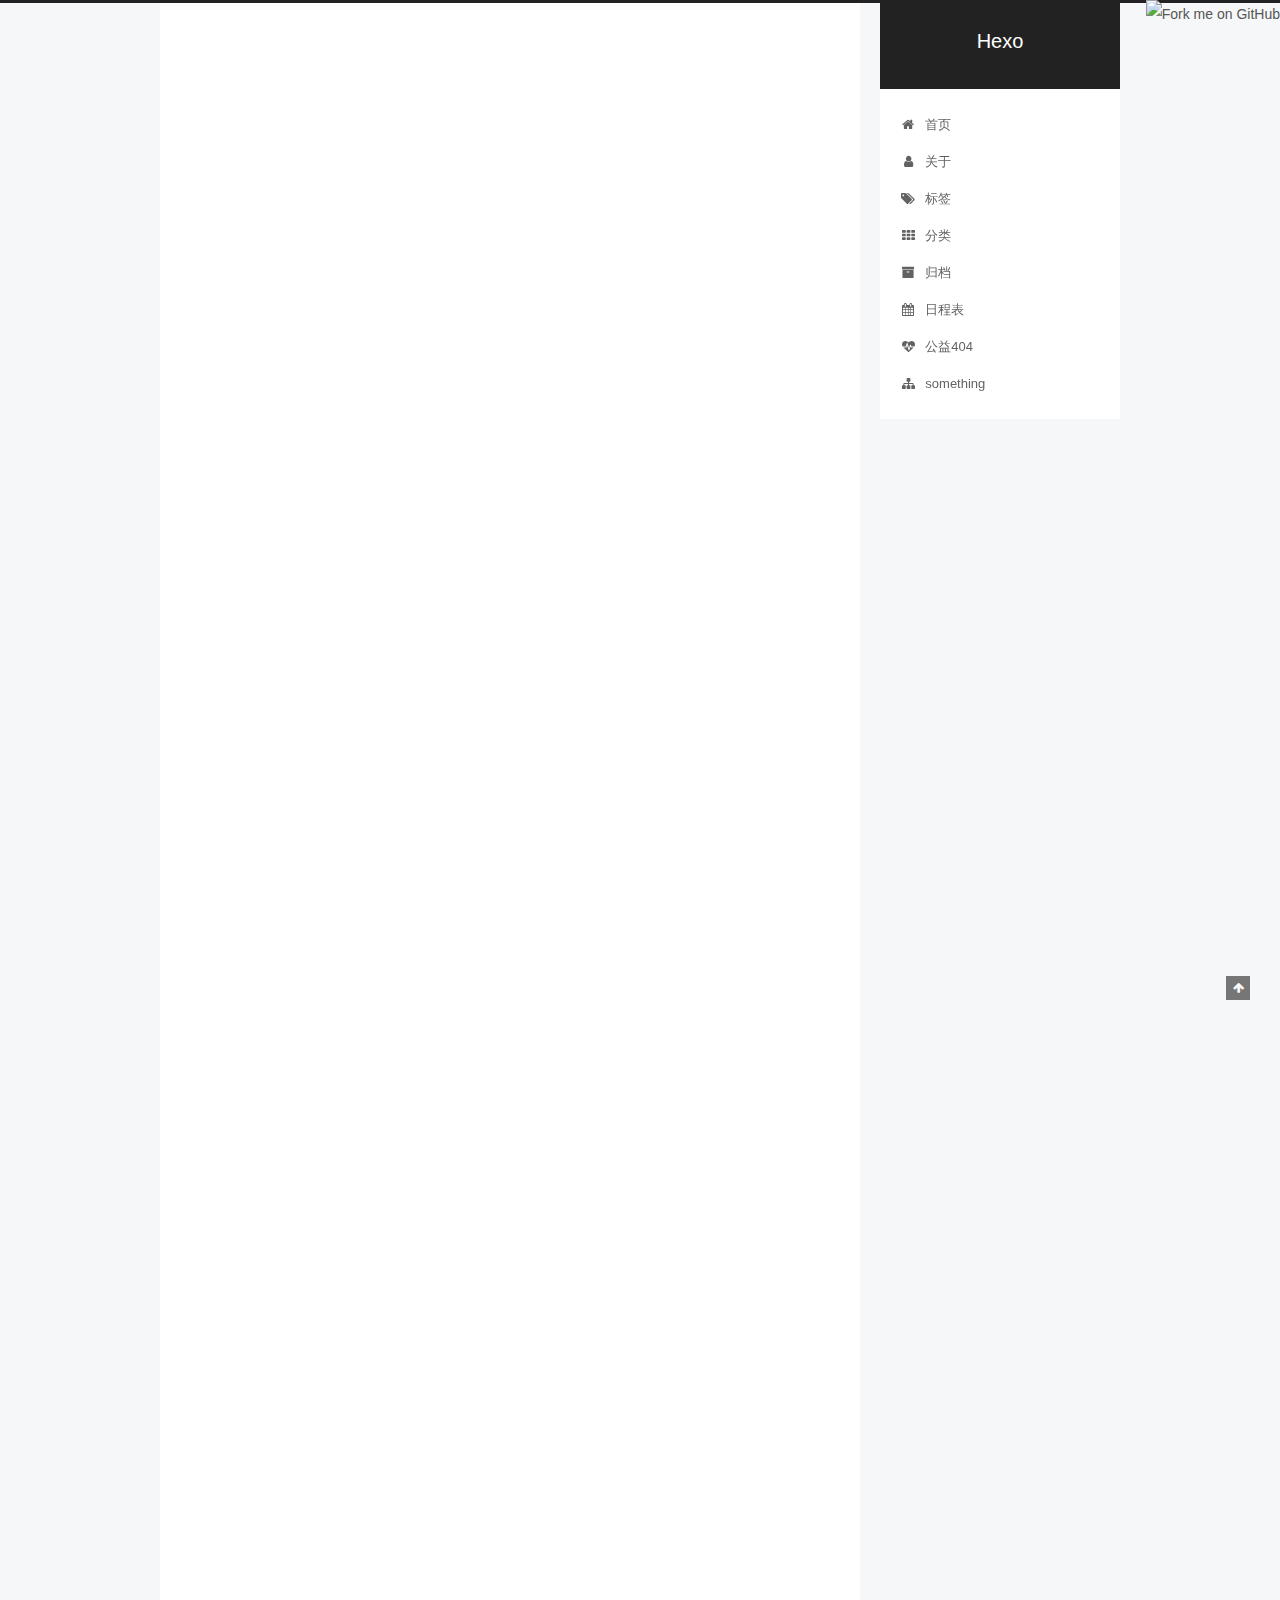
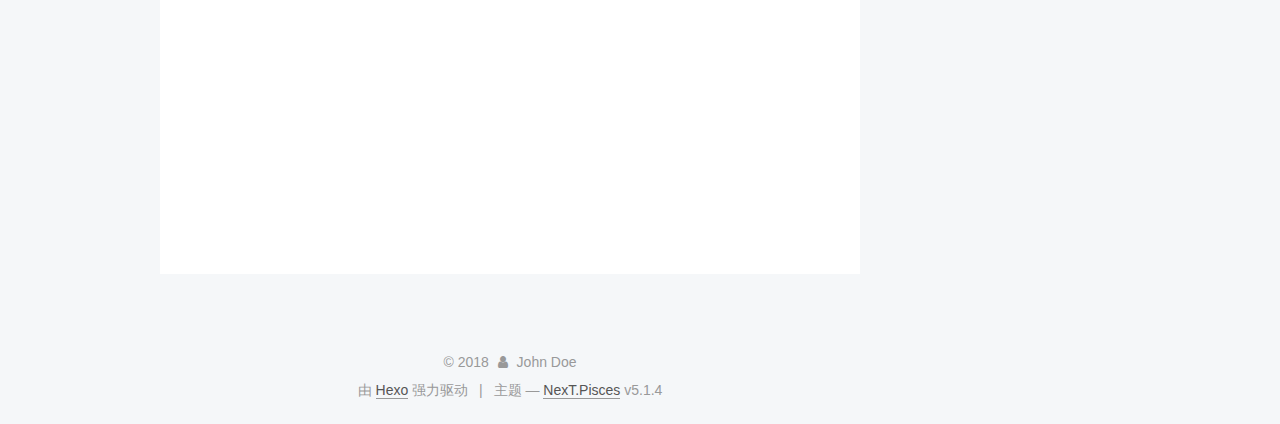
==== commit 59d6b2fc: "Site updated: 2018-04-12 19:03:15" ====
--- a/index.html
+++ b/index.html
@@ -1,126 +1,842 @@
 <!DOCTYPE html>
-<html>
+
+
+
+  
+
+
+<html class="theme-next pisces use-motion" lang="zh-Hans">
 <head>
-  <meta charset="utf-8">
-  
-
-  
-  <title>Hexo</title>
-  <meta name="viewport" content="width=device-width, initial-scale=1, maximum-scale=1">
-  <meta property="og:type" content="website">
+  <meta charset="UTF-8"/>
+<meta http-equiv="X-UA-Compatible" content="IE=edge" />
+<meta name="viewport" content="width=device-width, initial-scale=1, maximum-scale=1"/>
+<meta name="theme-color" content="#222">
+
+
+
+
+
+
+
+
+
+<meta http-equiv="Cache-Control" content="no-transform" />
+<meta http-equiv="Cache-Control" content="no-siteapp" />
+
+
+
+
+
+
+
+
+
+
+
+
+
+
+
+
+  
+  
+  <link href="/lib/fancybox/source/jquery.fancybox.css?v=2.1.5" rel="stylesheet" type="text/css" />
+
+
+
+
+
+
+
+<link href="/lib/font-awesome/css/font-awesome.min.css?v=4.6.2" rel="stylesheet" type="text/css" />
+
+<link href="/css/main.css?v=5.1.4" rel="stylesheet" type="text/css" />
+
+
+  <link rel="apple-touch-icon" sizes="180x180" href="/images/apple-touch-icon-next.png?v=5.1.4">
+
+
+  <link rel="icon" type="image/png" sizes="32x32" href="/images/favicon-32x32-next.png?v=5.1.4">
+
+
+  <link rel="icon" type="image/png" sizes="16x16" href="/images/favicon-16x16-next.png?v=5.1.4">
+
+
+  <link rel="mask-icon" href="/images/logo.svg?v=5.1.4" color="#222">
+
+
+
+
+
+  <meta name="keywords" content="Hexo, NexT" />
+
+
+
+
+
+
+
+
+
+
+<meta property="og:type" content="website">
 <meta property="og:title" content="Hexo">
 <meta property="og:url" content="http://yoursite.com/index.html">
 <meta property="og:site_name" content="Hexo">
-<meta property="og:locale" content="default">
+<meta property="og:locale" content="zh-Hans">
 <meta name="twitter:card" content="summary">
 <meta name="twitter:title" content="Hexo">
-  
-    <link rel="alternate" href="/atom.xml" title="Hexo" type="application/atom+xml">
-  
-  
-    <link rel="icon" href="/favicon.png">
-  
-  
-    <link href="//fonts.googleapis.com/css?family=Source+Code+Pro" rel="stylesheet" type="text/css">
-  
-  <link rel="stylesheet" href="/css/style.css">
+
+
+
+<script type="text/javascript" id="hexo.configurations">
+  var NexT = window.NexT || {};
+  var CONFIG = {
+    root: '/',
+    scheme: 'Pisces',
+    version: '5.1.4',
+    sidebar: {"position":"right","display":"post","offset":12,"b2t":false,"scrollpercent":false,"onmobile":false},
+    fancybox: true,
+    tabs: true,
+    motion: {"enable":true,"async":false,"transition":{"post_block":"fadeIn","post_header":"slideDownIn","post_body":"slideDownIn","coll_header":"slideLeftIn","sidebar":"slideUpIn"}},
+    duoshuo: {
+      userId: '0',
+      author: '博主'
+    },
+    algolia: {
+      applicationID: '',
+      apiKey: '',
+      indexName: '',
+      hits: {"per_page":10},
+      labels: {"input_placeholder":"Search for Posts","hits_empty":"We didn't find any results for the search: ${query}","hits_stats":"${hits} results found in ${time} ms"}
+    }
+  };
+</script>
+
+
+
+  <link rel="canonical" href="http://yoursite.com/"/>
+
+
+
+
+
+  <title>Hexo</title>
+  
+
+
+
+
+
+
+
+
 </head>
 
-<body>
-  <div id="container">
-    <div id="wrap">
-      <header id="header">
-  <div id="banner"></div>
-  <div id="header-outer" class="outer">
-    <div id="header-title" class="inner">
-      <h1 id="logo-wrap">
-        <a href="/" id="logo">Hexo</a>
-      </h1>
-      
+<body itemscope itemtype="http://schema.org/WebPage" lang="zh-Hans">
+
+  
+  
+    
+  
+
+  <div class="container sidebar-position-right 
+  page-home">
+    <div class="headband"></div>
+	<a href="https://github.com/T-B-Arivn"><img style="position: absolute; top: 0; right: 0; border: 0;" src="https://s3.amazonaws.com/github/ribbons/forkme_right_darkblue_121621.png" alt="Fork me on GitHub"></a>
+    <header id="header" class="header" itemscope itemtype="http://schema.org/WPHeader">
+      <div class="header-inner"><div class="site-brand-wrapper">
+  <div class="site-meta ">
+    
+
+    <div class="custom-logo-site-title">
+      <a href="/"  class="brand" rel="start">
+        <span class="logo-line-before"><i></i></span>
+        <span class="site-title">Hexo</span>
+        <span class="logo-line-after"><i></i></span>
+      </a>
     </div>
-    <div id="header-inner" class="inner">
-      <nav id="main-nav">
-        <a id="main-nav-toggle" class="nav-icon"></a>
-        
-          <a class="main-nav-link" href="/">Home</a>
-        
-          <a class="main-nav-link" href="/archives">Archives</a>
-        
-      </nav>
-      <nav id="sub-nav">
-        
-          <a id="nav-rss-link" class="nav-icon" href="/atom.xml" title="RSS Feed"></a>
-        
-        <a id="nav-search-btn" class="nav-icon" title="Search"></a>
-      </nav>
-      <div id="search-form-wrap">
-        <form action="//google.com/search" method="get" accept-charset="UTF-8" class="search-form"><input type="search" name="q" class="search-form-input" placeholder="Search"><button type="submit" class="search-form-submit">&#xF002;</button><input type="hidden" name="sitesearch" value="http://yoursite.com"></form>
-      </div>
+      
+        <p class="site-subtitle"></p>
+      
+  </div>
+
+  <div class="site-nav-toggle">
+    <button>
+      <span class="btn-bar"></span>
+      <span class="btn-bar"></span>
+      <span class="btn-bar"></span>
+    </button>
+  </div>
+</div>
+
+<nav class="site-nav">
+  
+
+  
+    <ul id="menu" class="menu">
+      
+        
+        <li class="menu-item menu-item-home">
+          <a href="/" rel="section">
+            
+              <i class="menu-item-icon fa fa-fw fa-home"></i> <br />
+            
+            首页
+          </a>
+        </li>
+      
+        
+        <li class="menu-item menu-item-about">
+          <a href="/about/" rel="section">
+            
+              <i class="menu-item-icon fa fa-fw fa-user"></i> <br />
+            
+            关于
+          </a>
+        </li>
+      
+        
+        <li class="menu-item menu-item-tags">
+          <a href="/tags/" rel="section">
+            
+              <i class="menu-item-icon fa fa-fw fa-tags"></i> <br />
+            
+            标签
+          </a>
+        </li>
+      
+        
+        <li class="menu-item menu-item-categories">
+          <a href="/categories/" rel="section">
+            
+              <i class="menu-item-icon fa fa-fw fa-th"></i> <br />
+            
+            分类
+          </a>
+        </li>
+      
+        
+        <li class="menu-item menu-item-archives">
+          <a href="/archives/" rel="section">
+            
+              <i class="menu-item-icon fa fa-fw fa-archive"></i> <br />
+            
+            归档
+          </a>
+        </li>
+      
+        
+        <li class="menu-item menu-item-schedule">
+          <a href="/schedule/" rel="section">
+            
+              <i class="menu-item-icon fa fa-fw fa-calendar"></i> <br />
+            
+            日程表
+          </a>
+        </li>
+      
+        
+        <li class="menu-item menu-item-commonweal">
+          <a href="/404/" rel="section">
+            
+              <i class="menu-item-icon fa fa-fw fa-heartbeat"></i> <br />
+            
+            公益404
+          </a>
+        </li>
+      
+        
+        <li class="menu-item menu-item-something">
+          <a href="/something" rel="section">
+            
+              <i class="menu-item-icon fa fa-fw fa-sitemap"></i> <br />
+            
+            something
+          </a>
+        </li>
+      
+
+      
+    </ul>
+  
+
+  
+</nav>
+
+
+
+ </div>
+    </header>
+
+    <main id="main" class="main">
+      <div class="main-inner">
+        <div class="content-wrap">
+          <div id="content" class="content">
+            
+  <section id="posts" class="posts-expand">
+    
+      
+
+  
+
+  
+  
+  
+
+  <article class="post post-type-normal" itemscope itemtype="http://schema.org/Article">
+  
+  
+  
+  <div class="post-block">
+    <link itemprop="mainEntityOfPage" href="http://yoursite.com/2018/04/12/about/">
+
+    <span hidden itemprop="author" itemscope itemtype="http://schema.org/Person">
+      <meta itemprop="name" content="John Doe">
+      <meta itemprop="description" content="">
+      <meta itemprop="image" content="/images/avatar.jpg">
+    </span>
+
+    <span hidden itemprop="publisher" itemscope itemtype="http://schema.org/Organization">
+      <meta itemprop="name" content="Hexo">
+    </span>
+
+    
+      <header class="post-header">
+
+        
+        
+          <h1 class="post-title" itemprop="name headline">
+                
+                <a class="post-title-link" href="/2018/04/12/about/" itemprop="url">about</a></h1>
+        
+
+        <div class="post-meta">
+          <span class="post-time">
+            
+              <span class="post-meta-item-icon">
+                <i class="fa fa-calendar-o"></i>
+              </span>
+              
+                <span class="post-meta-item-text">发表于</span>
+              
+              <time title="创建于" itemprop="dateCreated datePublished" datetime="2018-04-12T18:47:58+08:00">
+                2018-04-12
+              </time>
+            
+
+            
+
+            
+          </span>
+
+          
+
+          
+            
+          
+
+          
+          
+
+          
+
+          
+
+          
+
+        </div>
+      </header>
+    
+
+    
+    
+    
+    <div class="post-body" itemprop="articleBody">
+
+      
+      
+
+      
+        
+          
+            
+          
+        
+      
     </div>
-  </div>
-</header>
-      <div class="outer">
-        <section id="main">
-  
-    <article id="post-测试使用" class="article article-type-post" itemscope itemprop="blogPost">
-  <div class="article-meta">
-    <a href="/2018/04/12/测试使用/" class="article-date">
-  <time datetime="2018-04-12T09:21:59.000Z" itemprop="datePublished">2018-04-12</time>
-</a>
-    
-  </div>
-  <div class="article-inner">
-    
-    
-      <header class="article-header">
-        
-  
-    <h1 itemprop="name">
-      <a class="article-title" href="/2018/04/12/测试使用/">测试使用</a>
-    </h1>
-  
-
-      </header>
-    
-    <div class="article-entry" itemprop="articleBody">
-      
-        
-      
-    </div>
-    <footer class="article-footer">
-      <a data-url="http://yoursite.com/2018/04/12/测试使用/" data-id="cjfwbgjna0001xkuz58c6ckpr" class="article-share-link">Share</a>
-      
+    
+    
+    
+
+    
+
+    
+
+    
+
+    <footer class="post-footer">
+      
+
+      
+
+      
+
+      
+      
+        <div class="post-eof"></div>
       
     </footer>
   </div>
   
-</article>
-
-
-  
-    <article id="post-hello-world" class="article article-type-post" itemscope itemprop="blogPost">
-  <div class="article-meta">
-    <a href="/2018/04/12/hello-world/" class="article-date">
-  <time datetime="2018-04-12T09:18:23.505Z" itemprop="datePublished">2018-04-12</time>
-</a>
-    
+  
+  
+  </article>
+
+
+    
+      
+
+  
+
+  
+  
+  
+
+  <article class="post post-type-normal" itemscope itemtype="http://schema.org/Article">
+  
+  
+  
+  <div class="post-block">
+    <link itemprop="mainEntityOfPage" href="http://yoursite.com/2018/04/12/Hello-My-Blog-1/">
+
+    <span hidden itemprop="author" itemscope itemtype="http://schema.org/Person">
+      <meta itemprop="name" content="John Doe">
+      <meta itemprop="description" content="">
+      <meta itemprop="image" content="/images/avatar.jpg">
+    </span>
+
+    <span hidden itemprop="publisher" itemscope itemtype="http://schema.org/Organization">
+      <meta itemprop="name" content="Hexo">
+    </span>
+
+    
+      <header class="post-header">
+
+        
+        
+          <h1 class="post-title" itemprop="name headline">
+                
+                <a class="post-title-link" href="/2018/04/12/Hello-My-Blog-1/" itemprop="url">Hello My Blog-1</a></h1>
+        
+
+        <div class="post-meta">
+          <span class="post-time">
+            
+              <span class="post-meta-item-icon">
+                <i class="fa fa-calendar-o"></i>
+              </span>
+              
+                <span class="post-meta-item-text">发表于</span>
+              
+              <time title="创建于" itemprop="dateCreated datePublished" datetime="2018-04-12T18:46:31+08:00">
+                2018-04-12
+              </time>
+            
+
+            
+
+            
+          </span>
+
+          
+
+          
+            
+          
+
+          
+          
+
+          
+
+          
+
+          
+
+        </div>
+      </header>
+    
+
+    
+    
+    
+    <div class="post-body" itemprop="articleBody">
+
+      
+      
+
+      
+        
+          
+            
+          
+        
+      
+    </div>
+    
+    
+    
+
+    
+
+    
+
+    
+
+    <footer class="post-footer">
+      
+
+      
+
+      
+
+      
+      
+        <div class="post-eof"></div>
+      
+    </footer>
   </div>
-  <div class="article-inner">
-    
-    
-      <header class="article-header">
-        
-  
-    <h1 itemprop="name">
-      <a class="article-title" href="/2018/04/12/hello-world/">Hello World</a>
-    </h1>
-  
-
+  
+  
+  
+  </article>
+
+
+    
+      
+
+  
+
+  
+  
+  
+
+  <article class="post post-type-normal" itemscope itemtype="http://schema.org/Article">
+  
+  
+  
+  <div class="post-block">
+    <link itemprop="mainEntityOfPage" href="http://yoursite.com/2018/04/12/Hello-My-Blog/">
+
+    <span hidden itemprop="author" itemscope itemtype="http://schema.org/Person">
+      <meta itemprop="name" content="John Doe">
+      <meta itemprop="description" content="">
+      <meta itemprop="image" content="/images/avatar.jpg">
+    </span>
+
+    <span hidden itemprop="publisher" itemscope itemtype="http://schema.org/Organization">
+      <meta itemprop="name" content="Hexo">
+    </span>
+
+    
+      <header class="post-header">
+
+        
+        
+          <h1 class="post-title" itemprop="name headline">
+                
+                <a class="post-title-link" href="/2018/04/12/Hello-My-Blog/" itemprop="url">Hello My Blog</a></h1>
+        
+
+        <div class="post-meta">
+          <span class="post-time">
+            
+              <span class="post-meta-item-icon">
+                <i class="fa fa-calendar-o"></i>
+              </span>
+              
+                <span class="post-meta-item-text">发表于</span>
+              
+              <time title="创建于" itemprop="dateCreated datePublished" datetime="2018-04-12T18:46:24+08:00">
+                2018-04-12
+              </time>
+            
+
+            
+
+            
+          </span>
+
+          
+
+          
+            
+          
+
+          
+          
+
+          
+
+          
+
+          
+
+        </div>
       </header>
     
-    <div class="article-entry" itemprop="articleBody">
-      
-        <p>Welcome to <a href="https://hexo.io/" target="_blank" rel="noopener">Hexo</a>! This is your very first post. Check <a href="https://hexo.io/docs/" target="_blank" rel="noopener">documentation</a> for more info. If you get any problems when using Hexo, you can find the answer in <a href="https://hexo.io/docs/troubleshooting.html" target="_blank" rel="noopener">troubleshooting</a> or you can ask me on <a href="https://github.com/hexojs/hexo/issues" target="_blank" rel="noopener">GitHub</a>.</p>
+
+    
+    
+    
+    <div class="post-body" itemprop="articleBody">
+
+      
+      
+
+      
+        
+          
+            
+          
+        
+      
+    </div>
+    
+    
+    
+
+    
+
+    
+
+    
+
+    <footer class="post-footer">
+      
+
+      
+
+      
+
+      
+      
+        <div class="post-eof"></div>
+      
+    </footer>
+  </div>
+  
+  
+  
+  </article>
+
+
+    
+      
+
+  
+
+  
+  
+  
+
+  <article class="post post-type-normal" itemscope itemtype="http://schema.org/Article">
+  
+  
+  
+  <div class="post-block">
+    <link itemprop="mainEntityOfPage" href="http://yoursite.com/2018/04/12/测试使用/">
+
+    <span hidden itemprop="author" itemscope itemtype="http://schema.org/Person">
+      <meta itemprop="name" content="John Doe">
+      <meta itemprop="description" content="">
+      <meta itemprop="image" content="/images/avatar.jpg">
+    </span>
+
+    <span hidden itemprop="publisher" itemscope itemtype="http://schema.org/Organization">
+      <meta itemprop="name" content="Hexo">
+    </span>
+
+    
+      <header class="post-header">
+
+        
+        
+          <h1 class="post-title" itemprop="name headline">
+                
+                <a class="post-title-link" href="/2018/04/12/测试使用/" itemprop="url">测试使用</a></h1>
+        
+
+        <div class="post-meta">
+          <span class="post-time">
+            
+              <span class="post-meta-item-icon">
+                <i class="fa fa-calendar-o"></i>
+              </span>
+              
+                <span class="post-meta-item-text">发表于</span>
+              
+              <time title="创建于" itemprop="dateCreated datePublished" datetime="2018-04-12T17:21:59+08:00">
+                2018-04-12
+              </time>
+            
+
+            
+
+            
+          </span>
+
+          
+
+          
+            
+          
+
+          
+          
+
+          
+
+          
+
+          
+
+        </div>
+      </header>
+    
+
+    
+    
+    
+    <div class="post-body" itemprop="articleBody">
+
+      
+      
+
+      
+        
+          
+            
+          
+        
+      
+    </div>
+    
+    
+    
+
+    
+
+    
+
+    
+
+    <footer class="post-footer">
+      
+
+      
+
+      
+
+      
+      
+        <div class="post-eof"></div>
+      
+    </footer>
+  </div>
+  
+  
+  
+  </article>
+
+
+    
+      
+
+  
+
+  
+  
+  
+
+  <article class="post post-type-normal" itemscope itemtype="http://schema.org/Article">
+  
+  
+  
+  <div class="post-block">
+    <link itemprop="mainEntityOfPage" href="http://yoursite.com/2018/04/12/hello-world/">
+
+    <span hidden itemprop="author" itemscope itemtype="http://schema.org/Person">
+      <meta itemprop="name" content="John Doe">
+      <meta itemprop="description" content="">
+      <meta itemprop="image" content="/images/avatar.jpg">
+    </span>
+
+    <span hidden itemprop="publisher" itemscope itemtype="http://schema.org/Organization">
+      <meta itemprop="name" content="Hexo">
+    </span>
+
+    
+      <header class="post-header">
+
+        
+        
+          <h1 class="post-title" itemprop="name headline">
+                
+                <a class="post-title-link" href="/2018/04/12/hello-world/" itemprop="url">Hello World</a></h1>
+        
+
+        <div class="post-meta">
+          <span class="post-time">
+            
+              <span class="post-meta-item-icon">
+                <i class="fa fa-calendar-o"></i>
+              </span>
+              
+                <span class="post-meta-item-text">发表于</span>
+              
+              <time title="创建于" itemprop="dateCreated datePublished" datetime="2018-04-12T17:18:23+08:00">
+                2018-04-12
+              </time>
+            
+
+            
+
+            
+          </span>
+
+          
+
+          
+            
+          
+
+          
+          
+
+          
+
+          
+
+          
+
+        </div>
+      </header>
+    
+
+    
+    
+    
+    <div class="post-body" itemprop="articleBody">
+
+      
+      
+
+      
+        
+          
+            <p>Welcome to <a href="https://hexo.io/" target="_blank" rel="noopener">Hexo</a>! This is your very first post. Check <a href="https://hexo.io/docs/" target="_blank" rel="noopener">documentation</a> for more info. If you get any problems when using Hexo, you can find the answer in <a href="https://hexo.io/docs/troubleshooting.html" target="_blank" rel="noopener">troubleshooting</a> or you can ask me on <a href="https://github.com/hexojs/hexo/issues" target="_blank" rel="noopener">GitHub</a>.</p>
 <h2 id="Quick-Start"><a href="#Quick-Start" class="headerlink" title="Quick Start"></a>Quick Start</h2><h3 id="Create-a-new-post"><a href="#Create-a-new-post" class="headerlink" title="Create a new post"></a>Create a new post</h3><figure class="highlight bash"><table><tr><td class="gutter"><pre><span class="line">1</span><br></pre></td><td class="code"><pre><span class="line">$ hexo new <span class="string">"My New Post"</span></span><br></pre></td></tr></table></figure>
 <p>More info: <a href="https://hexo.io/docs/writing.html" target="_blank" rel="noopener">Writing</a></p>
 <h3 id="Run-server"><a href="#Run-server" class="headerlink" title="Run server"></a>Run server</h3><figure class="highlight bash"><table><tr><td class="gutter"><pre><span class="line">1</span><br></pre></td><td class="code"><pre><span class="line">$ hexo server</span><br></pre></td></tr></table></figure>
@@ -130,95 +846,327 @@
 <h3 id="Deploy-to-remote-sites"><a href="#Deploy-to-remote-sites" class="headerlink" title="Deploy to remote sites"></a>Deploy to remote sites</h3><figure class="highlight bash"><table><tr><td class="gutter"><pre><span class="line">1</span><br></pre></td><td class="code"><pre><span class="line">$ hexo deploy</span><br></pre></td></tr></table></figure>
 <p>More info: <a href="https://hexo.io/docs/deployment.html" target="_blank" rel="noopener">Deployment</a></p>
 
+          
+        
       
     </div>
-    <footer class="article-footer">
-      <a data-url="http://yoursite.com/2018/04/12/hello-world/" data-id="cjfwbgjn50000xkuz9zfk3ffd" class="article-share-link">Share</a>
-      
+    
+    
+    
+
+    
+
+    
+
+    
+
+    <footer class="post-footer">
+      
+
+      
+
+      
+
+      
+      
+        <div class="post-eof"></div>
       
     </footer>
   </div>
   
-</article>
-
-
-  
-
-
-</section>
-        
-          <aside id="sidebar">
-  
-    
-
-  
-    
-
-  
-    
-  
-    
-  <div class="widget-wrap">
-    <h3 class="widget-title">Archives</h3>
-    <div class="widget">
-      <ul class="archive-list"><li class="archive-list-item"><a class="archive-list-link" href="/archives/2018/04/">April 2018</a></li></ul>
+  
+  
+  </article>
+
+
+    
+  </section>
+
+  
+
+
+          </div>
+          
+
+
+          
+
+        </div>
+        
+          
+  
+  <div class="sidebar-toggle">
+    <div class="sidebar-toggle-line-wrap">
+      <span class="sidebar-toggle-line sidebar-toggle-line-first"></span>
+      <span class="sidebar-toggle-line sidebar-toggle-line-middle"></span>
+      <span class="sidebar-toggle-line sidebar-toggle-line-last"></span>
     </div>
   </div>
 
-
-  
-    
-  <div class="widget-wrap">
-    <h3 class="widget-title">Recent Posts</h3>
-    <div class="widget">
-      <ul>
-        
-          <li>
-            <a href="/2018/04/12/测试使用/">测试使用</a>
-          </li>
-        
-          <li>
-            <a href="/2018/04/12/hello-world/">Hello World</a>
-          </li>
-        
-      </ul>
+  <aside id="sidebar" class="sidebar">
+    
+    <div class="sidebar-inner">
+
+      
+
+      
+
+      <section class="site-overview-wrap sidebar-panel sidebar-panel-active">
+        <div class="site-overview">
+          <div class="site-author motion-element" itemprop="author" itemscope itemtype="http://schema.org/Person">
+            
+              <img class="site-author-image" itemprop="image"
+                src="/images/avatar.jpg"
+                alt="John Doe" />
+            
+              <p class="site-author-name" itemprop="name">John Doe</p>
+              <p class="site-description motion-element" itemprop="description"></p>
+          </div>
+
+          <nav class="site-state motion-element">
+
+            
+              <div class="site-state-item site-state-posts">
+              
+                <a href="/archives/">
+              
+                  <span class="site-state-item-count">5</span>
+                  <span class="site-state-item-name">日志</span>
+                </a>
+              </div>
+            
+
+            
+
+            
+              
+              
+              <div class="site-state-item site-state-tags">
+                <a href="/tags/index.html">
+                  <span class="site-state-item-count">1</span>
+                  <span class="site-state-item-name">标签</span>
+                </a>
+              </div>
+            
+
+          </nav>
+
+          
+
+          
+
+          
+          
+
+          
+          
+
+          
+
+        </div>
+      </section>
+
+      
+
+      
+
     </div>
+  </aside>
+
+
+        
+      </div>
+    </main>
+
+    <footer id="footer" class="footer">
+      <div class="footer-inner">
+        <div class="copyright">&copy; <span itemprop="copyrightYear">2018</span>
+  <span class="with-love">
+    <i class="fa fa-user"></i>
+  </span>
+  <span class="author" itemprop="copyrightHolder">John Doe</span>
+
+  
+</div>
+
+
+  <div class="powered-by">由 <a class="theme-link" target="_blank" href="https://hexo.io">Hexo</a> 强力驱动</div>
+
+
+
+  <span class="post-meta-divider">|</span>
+
+
+
+  <div class="theme-info">主题 &mdash; <a class="theme-link" target="_blank" href="https://github.com/iissnan/hexo-theme-next">NexT.Pisces</a> v5.1.4</div>
+
+
+
+
+        
+
+
+
+
+
+
+
+        
+      </div>
+    </footer>
+
+    
+      <div class="back-to-top">
+        <i class="fa fa-arrow-up"></i>
+        
+      </div>
+    
+
+    
+
   </div>
 
   
-</aside>
-        
-      </div>
-      <footer id="footer">
-  
-  <div class="outer">
-    <div id="footer-info" class="inner">
-      &copy; 2018 John Doe<br>
-      Powered by <a href="http://hexo.io/" target="_blank">Hexo</a>
-    </div>
-  </div>
-</footer>
-    </div>
-    <nav id="mobile-nav">
-  
-    <a href="/" class="mobile-nav-link">Home</a>
-  
-    <a href="/archives" class="mobile-nav-link">Archives</a>
-  
-</nav>
-    
-
-<script src="//ajax.googleapis.com/ajax/libs/jquery/2.0.3/jquery.min.js"></script>
-
-
-  <link rel="stylesheet" href="/fancybox/jquery.fancybox.css">
-  <script src="/fancybox/jquery.fancybox.pack.js"></script>
-
-
-<script src="/js/script.js"></script>
-
-
-
-  </div>
+
+<script type="text/javascript">
+  if (Object.prototype.toString.call(window.Promise) !== '[object Function]') {
+    window.Promise = null;
+  }
+</script>
+
+
+
+
+
+
+
+
+
+  
+
+
+
+
+
+
+
+
+
+
+
+
+  
+  
+    <script type="text/javascript" src="/lib/jquery/index.js?v=2.1.3"></script>
+  
+
+  
+  
+    <script type="text/javascript" src="/lib/fastclick/lib/fastclick.min.js?v=1.0.6"></script>
+  
+
+  
+  
+    <script type="text/javascript" src="/lib/jquery_lazyload/jquery.lazyload.js?v=1.9.7"></script>
+  
+
+  
+  
+    <script type="text/javascript" src="/lib/velocity/velocity.min.js?v=1.2.1"></script>
+  
+
+  
+  
+    <script type="text/javascript" src="/lib/velocity/velocity.ui.min.js?v=1.2.1"></script>
+  
+
+  
+  
+    <script type="text/javascript" src="/lib/fancybox/source/jquery.fancybox.pack.js?v=2.1.5"></script>
+  
+
+
+  
+
+
+  <script type="text/javascript" src="/js/src/utils.js?v=5.1.4"></script>
+
+  <script type="text/javascript" src="/js/src/motion.js?v=5.1.4"></script>
+
+
+
+  
+  
+
+
+  <script type="text/javascript" src="/js/src/affix.js?v=5.1.4"></script>
+
+  <script type="text/javascript" src="/js/src/schemes/pisces.js?v=5.1.4"></script>
+
+
+
+  
+
+  
+
+
+  <script type="text/javascript" src="/js/src/bootstrap.js?v=5.1.4"></script>
+
+
+
+  
+
+
+  
+
+
+
+
+	
+
+
+
+
+
+  
+
+
+
+
+
+  
+
+
+
+
+
+
+
+
+
+
+
+
+  
+
+
+
+
+
+  
+
+  
+
+  
+
+  
+  
+
+  
+
+  
+
+  
+
 </body>
-</html>+</html>
--- a/css/main.css
+++ b/css/main.css
@@ -0,0 +1,2993 @@
+/* normalize.css v3.0.2 | MIT License | git.io/normalize */
+html {
+  font-family: sans-serif; /* 1 */
+  -ms-text-size-adjust: 100%; /* 2 */
+  -webkit-text-size-adjust: 100%; /* 2 */
+}
+body {
+  margin: 0;
+}
+article,
+aside,
+details,
+figcaption,
+figure,
+footer,
+header,
+hgroup,
+main,
+menu,
+nav,
+section,
+summary {
+  display: block;
+}
+audio,
+canvas,
+progress,
+video {
+  display: inline-block; /* 1 */
+  vertical-align: baseline; /* 2 */
+}
+audio:not([controls]) {
+  display: none;
+  height: 0;
+}
+[hidden],
+template {
+  display: none;
+}
+a {
+  background-color: transparent;
+}
+a:active,
+a:hover {
+  outline: 0;
+}
+abbr[title] {
+  border-bottom: 1px dotted;
+}
+b,
+strong {
+  font-weight: bold;
+}
+dfn {
+  font-style: italic;
+}
+h1 {
+  font-size: 2em;
+  margin: 0.67em 0;
+}
+mark {
+  background: #ff0;
+  color: #000;
+}
+small {
+  font-size: 80%;
+}
+sub,
+sup {
+  font-size: 75%;
+  line-height: 0;
+  position: relative;
+  vertical-align: baseline;
+}
+sup {
+  top: -0.5em;
+}
+sub {
+  bottom: -0.25em;
+}
+img {
+  border: 0;
+}
+svg:not(:root) {
+  overflow: hidden;
+}
+figure {
+  margin: 1em 40px;
+}
+hr {
+  -moz-box-sizing: content-box;
+  box-sizing: content-box;
+  height: 0;
+}
+pre {
+  overflow: auto;
+}
+code,
+kbd,
+pre,
+samp {
+  font-family: monospace, monospace;
+  font-size: 1em;
+}
+button,
+input,
+optgroup,
+select,
+textarea {
+  color: inherit; /* 1 */
+  font: inherit; /* 2 */
+  margin: 0; /* 3 */
+}
+button {
+  overflow: visible;
+}
+button,
+select {
+  text-transform: none;
+}
+button,
+html input[type="button"],
+input[type="reset"],
+input[type="submit"] {
+  -webkit-appearance: button; /* 2 */
+  cursor: pointer; /* 3 */
+}
+button[disabled],
+html input[disabled] {
+  cursor: default;
+}
+button::-moz-focus-inner,
+input::-moz-focus-inner {
+  border: 0;
+  padding: 0;
+}
+input {
+  line-height: normal;
+}
+input[type="checkbox"],
+input[type="radio"] {
+  box-sizing: border-box; /* 1 */
+  padding: 0; /* 2 */
+}
+input[type="number"]::-webkit-inner-spin-button,
+input[type="number"]::-webkit-outer-spin-button {
+  height: auto;
+}
+input[type="search"] {
+  -webkit-appearance: textfield; /* 1 */
+  -moz-box-sizing: content-box;
+  -webkit-box-sizing: content-box; /* 2 */
+  box-sizing: content-box;
+}
+input[type="search"]::-webkit-search-cancel-button,
+input[type="search"]::-webkit-search-decoration {
+  -webkit-appearance: none;
+}
+fieldset {
+  border: 1px solid #c0c0c0;
+  margin: 0 2px;
+  padding: 0.35em 0.625em 0.75em;
+}
+legend {
+  border: 0; /* 1 */
+  padding: 0; /* 2 */
+}
+textarea {
+  overflow: auto;
+}
+optgroup {
+  font-weight: bold;
+}
+table {
+  border-collapse: collapse;
+  border-spacing: 0;
+}
+td,
+th {
+  padding: 0;
+}
+::selection {
+  background: #262a30;
+  color: #fff;
+}
+body {
+  position: relative;
+  font-family: 'Lato', "PingFang SC", "Microsoft YaHei", sans-serif;
+  font-size: 14px;
+  line-height: 2;
+  color: #555;
+  background: #f5f7f9;
+}
+@media (max-width: 767px) {
+  body {
+    padding-right: 0 !important;
+  }
+}
+@media (min-width: 768px) and (max-width: 991px) {
+  body {
+    padding-right: 0 !important;
+  }
+}
+@media (min-width: 1600px) {
+  body {
+    font-size: 16px;
+  }
+}
+h1,
+h2,
+h3,
+h4,
+h5,
+h6 {
+  margin: 0;
+  padding: 0;
+  font-weight: bold;
+  line-height: 1.5;
+  font-family: 'Lato', "PingFang SC", "Microsoft YaHei", sans-serif;
+}
+h2,
+h3,
+h4,
+h5,
+h6 {
+  margin: 20px 0 15px;
+}
+h1 {
+  font-size: 22px;
+}
+@media (max-width: 767px) {
+  h1 {
+    font-size: 18px;
+  }
+}
+h2 {
+  font-size: 20px;
+}
+@media (max-width: 767px) {
+  h2 {
+    font-size: 16px;
+  }
+}
+h3 {
+  font-size: 18px;
+}
+@media (max-width: 767px) {
+  h3 {
+    font-size: 14px;
+  }
+}
+h4 {
+  font-size: 16px;
+}
+@media (max-width: 767px) {
+  h4 {
+    font-size: 12px;
+  }
+}
+h5 {
+  font-size: 14px;
+}
+@media (max-width: 767px) {
+  h5 {
+    font-size: 10px;
+  }
+}
+h6 {
+  font-size: 12px;
+}
+@media (max-width: 767px) {
+  h6 {
+    font-size: 8px;
+  }
+}
+p {
+  margin: 0 0 20px 0;
+}
+a {
+  color: #555;
+  text-decoration: none;
+  outline: none;
+  border-bottom: 1px solid #999;
+  word-wrap: break-word;
+}
+a:hover {
+  color: #222;
+  border-bottom-color: #222;
+}
+blockquote {
+  margin: 0;
+  padding: 0;
+}
+img {
+  display: block;
+  margin: auto;
+  max-width: 100%;
+  height: auto;
+}
+hr {
+  margin: 40px 0;
+  height: 3px;
+  border: none;
+  background-color: #ddd;
+  background-image: repeating-linear-gradient(-45deg, #fff, #fff 4px, transparent 4px, transparent 8px);
+}
+blockquote {
+  padding: 0 15px;
+  color: #666;
+  border-left: 4px solid #ddd;
+}
+blockquote cite::before {
+  content: "-";
+  padding: 0 5px;
+}
+dt {
+  font-weight: 700;
+}
+dd {
+  margin: 0;
+  padding: 0;
+}
+kbd {
+  border: 1px solid #ccc;
+  border-radius: 0.2em;
+  box-shadow: 0.1em 0.1em 0.2em rgba(0,0,0,0.1);
+  background-color: #f9f9f9;
+  font-family: inherit;
+  background-image: -webkit-linear-gradient(top, #eee, #fff, #eee);
+  padding: 0.1em 0.3em;
+  white-space: nowrap;
+}
+.text-left {
+  text-align: left;
+}
+.text-center {
+  text-align: center;
+}
+.text-right {
+  text-align: right;
+}
+.text-justify {
+  text-align: justify;
+}
+.text-nowrap {
+  white-space: nowrap;
+}
+.text-lowercase {
+  text-transform: lowercase;
+}
+.text-uppercase {
+  text-transform: uppercase;
+}
+.text-capitalize {
+  text-transform: capitalize;
+}
+.center-block {
+  display: block;
+  margin-left: auto;
+  margin-right: auto;
+}
+.clearfix:before,
+.clearfix:after {
+  content: " ";
+  display: table;
+}
+.clearfix:after {
+  clear: both;
+}
+.pullquote {
+  width: 45%;
+}
+.pullquote.left {
+  float: left;
+  margin-left: 5px;
+  margin-right: 10px;
+}
+.pullquote.right {
+  float: right;
+  margin-left: 10px;
+  margin-right: 5px;
+}
+.affix.affix.affix {
+  position: fixed;
+}
+.translation {
+  margin-top: -20px;
+  font-size: 14px;
+  color: #999;
+}
+.scrollbar-measure {
+  width: 100px;
+  height: 100px;
+  overflow: scroll;
+  position: absolute;
+  top: -9999px;
+}
+.use-motion .motion-element {
+  opacity: 0;
+}
+table {
+  margin: 20px 0;
+  width: 100%;
+  border-collapse: collapse;
+  border-spacing: 0;
+  border: 1px solid #ddd;
+  font-size: 14px;
+  table-layout: fixed;
+  word-wrap: break-all;
+}
+table>tbody>tr:nth-of-type(odd) {
+  background-color: #f9f9f9;
+}
+table>tbody>tr:hover {
+  background-color: #f5f5f5;
+}
+caption,
+th,
+td {
+  padding: 8px;
+  text-align: left;
+  vertical-align: middle;
+  font-weight: normal;
+}
+th,
+td {
+  border-bottom: 3px solid #ddd;
+  border-right: 1px solid #eee;
+}
+th {
+  padding-bottom: 10px;
+  font-weight: 700;
+}
+td {
+  border-bottom-width: 1px;
+}
+html,
+body {
+  height: 100%;
+}
+.container {
+  position: relative;
+  min-height: 100%;
+}
+.header-inner {
+  margin: 0 auto;
+  padding: 100px 0 70px;
+  width: 700px;
+}
+@media (min-width: 1600px) {
+  .container .header-inner {
+    width: 900px;
+  }
+}
+.main {
+  padding-bottom: 150px;
+}
+.main-inner {
+  margin: 0 auto;
+  width: 700px;
+}
+@media (min-width: 1600px) {
+  .container .main-inner {
+    width: 900px;
+  }
+}
+.footer {
+  position: absolute;
+  left: 0;
+  bottom: 0;
+  width: 100%;
+  min-height: 50px;
+}
+.footer-inner {
+  box-sizing: border-box;
+  margin: 20px auto;
+  width: 700px;
+}
+@media (min-width: 1600px) {
+  .container .footer-inner {
+    width: 900px;
+  }
+}
+pre,
+.highlight {
+  overflow: auto;
+  margin: 20px 0;
+  padding: 0;
+  font-size: 13px;
+  color: #c5c8c6;
+  background: #1d1f21;
+  line-height: 1.6;
+}
+pre,
+code {
+  font-family: consolas, Menlo, "PingFang SC", "Microsoft YaHei", monospace;
+}
+code {
+  padding: 2px 4px;
+  word-wrap: break-word;
+  color: #555;
+  background: #eee;
+  border-radius: 3px;
+  font-size: 13px;
+}
+pre {
+  padding: 10px;
+}
+pre code {
+  padding: 0;
+  color: #c5c8c6;
+  background: none;
+  text-shadow: none;
+}
+.highlight {
+  border-radius: 1px;
+}
+.highlight pre {
+  border: none;
+  margin: 0;
+  padding: 10px 0;
+}
+.highlight table {
+  margin: 0;
+  width: auto;
+  border: none;
+}
+.highlight td {
+  border: none;
+  padding: 0;
+}
+.highlight figcaption {
+  font-size: 1em;
+  color: #c5c8c6;
+  line-height: 1em;
+  margin-bottom: 1em;
+}
+.highlight figcaption:before,
+.highlight figcaption:after {
+  content: " ";
+  display: table;
+}
+.highlight figcaption:after {
+  clear: both;
+}
+.highlight figcaption a {
+  float: right;
+  color: #c5c8c6;
+}
+.highlight figcaption a:hover {
+  border-bottom-color: #c5c8c6;
+}
+.highlight .gutter pre {
+  padding-left: 10px;
+  padding-right: 10px;
+  color: #888f96;
+  text-align: right;
+  background-color: #000;
+}
+.highlight .code pre {
+  width: 100%;
+  padding-left: 10px;
+  padding-right: 10px;
+  background-color: #1d1f21;
+}
+.highlight .line {
+  height: 20px;
+}
+.gutter {
+  -webkit-user-select: none;
+  -moz-user-select: none;
+  -ms-user-select: none;
+  user-select: none;
+}
+.gist table {
+  width: auto;
+}
+.gist table td {
+  border: none;
+}
+pre .deletion {
+  background: #008000;
+}
+pre .addition {
+  background: #800000;
+}
+pre .meta {
+  color: #b294bb;
+}
+pre .comment {
+  color: #969896;
+}
+pre .variable,
+pre .attribute,
+pre .tag,
+pre .regexp,
+pre .ruby .constant,
+pre .xml .tag .title,
+pre .xml .pi,
+pre .xml .doctype,
+pre .html .doctype,
+pre .css .id,
+pre .css .class,
+pre .css .pseudo {
+  color: #c66;
+}
+pre .number,
+pre .preprocessor,
+pre .built_in,
+pre .literal,
+pre .params,
+pre .constant,
+pre .command {
+  color: #de935f;
+}
+pre .ruby .class .title,
+pre .css .rules .attribute,
+pre .string,
+pre .value,
+pre .inheritance,
+pre .header,
+pre .ruby .symbol,
+pre .xml .cdata,
+pre .special,
+pre .number,
+pre .formula {
+  color: #b5bd68;
+}
+pre .title,
+pre .css .hexcolor {
+  color: #8abeb7;
+}
+pre .function,
+pre .python .decorator,
+pre .python .title,
+pre .ruby .function .title,
+pre .ruby .title .keyword,
+pre .perl .sub,
+pre .javascript .title,
+pre .coffeescript .title {
+  color: #81a2be;
+}
+pre .keyword,
+pre .javascript .function {
+  color: #b294bb;
+}
+.full-image.full-image.full-image.full-image {
+  border: none;
+  max-width: 100%;
+  width: auto;
+  margin: 20px auto 25px;
+}
+@media (min-width: 992px) {
+  .full-image.full-image.full-image.full-image {
+    max-width: none;
+    width: 118%;
+    margin: 0 -9%;
+  }
+}
+.blockquote-center,
+.page-home .post-type-quote blockquote,
+.page-post-detail .post-type-quote blockquote {
+  position: relative;
+  margin: 40px 0;
+  padding: 0;
+  border-left: none;
+  text-align: center;
+}
+.blockquote-center::before,
+.page-home .post-type-quote blockquote::before,
+.page-post-detail .post-type-quote blockquote::before,
+.blockquote-center::after,
+.page-home .post-type-quote blockquote::after,
+.page-post-detail .post-type-quote blockquote::after {
+  position: absolute;
+  content: ' ';
+  display: block;
+  width: 100%;
+  height: 24px;
+  opacity: 0.2;
+  background-repeat: no-repeat;
+  background-position: 0 -6px;
+  background-size: 22px 22px;
+}
+.blockquote-center::before,
+.page-home .post-type-quote blockquote::before,
+.page-post-detail .post-type-quote blockquote::before {
+  top: -20px;
+  background-image: url("../images/quote-l.svg");
+  border-top: 1px solid #ccc;
+}
+.blockquote-center::after,
+.page-home .post-type-quote blockquote::after,
+.page-post-detail .post-type-quote blockquote::after {
+  bottom: -20px;
+  background-image: url("../images/quote-r.svg");
+  border-bottom: 1px solid #ccc;
+  background-position: 100% 8px;
+}
+.blockquote-center p,
+.page-home .post-type-quote blockquote p,
+.page-post-detail .post-type-quote blockquote p,
+.blockquote-center div,
+.page-home .post-type-quote blockquote div,
+.page-post-detail .post-type-quote blockquote div {
+  text-align: center;
+}
+.post .post-body .group-picture img {
+  box-sizing: border-box;
+  padding: 0 3px;
+  border: none;
+}
+.post .group-picture-row {
+  overflow: hidden;
+  margin-top: 6px;
+}
+.post .group-picture-row:first-child {
+  margin-top: 0;
+}
+.post .group-picture-column {
+  float: left;
+}
+.page-post-detail .post-body .group-picture-column {
+  float: none;
+  margin-top: 10px;
+  width: auto !important;
+}
+.page-post-detail .post-body .group-picture-column img {
+  margin: 0 auto;
+}
+.page-archive .group-picture-container {
+  overflow: hidden;
+}
+.page-archive .group-picture-row {
+  float: left;
+}
+.page-archive .group-picture-row:first-child {
+  margin-top: 6px;
+}
+.page-archive .group-picture-column {
+  max-width: 150px;
+  max-height: 150px;
+}
+.post-body .note {
+  position: relative;
+  padding: 15px;
+  margin-bottom: 20px;
+  border: 1px solid #eee;
+  border-left-width: 5px;
+  border-radius: 3px;
+}
+.post-body .note h2,
+.post-body .note h3,
+.post-body .note h4,
+.post-body .note h5,
+.post-body .note h6 {
+  margin-top: 0;
+  margin-bottom: 0;
+  border-bottom: initial;
+  padding-top: 0 !important;
+}
+.post-body .note p:first-child,
+.post-body .note ul:first-child,
+.post-body .note ol:first-child,
+.post-body .note table:first-child,
+.post-body .note pre:first-child,
+.post-body .note blockquote:first-child {
+  margin-top: 0;
+}
+.post-body .note p:last-child,
+.post-body .note ul:last-child,
+.post-body .note ol:last-child,
+.post-body .note table:last-child,
+.post-body .note pre:last-child,
+.post-body .note blockquote:last-child {
+  margin-bottom: 0;
+}
+.post-body .note.default {
+  border-left-color: #777;
+}
+.post-body .note.default h2,
+.post-body .note.default h3,
+.post-body .note.default h4,
+.post-body .note.default h5,
+.post-body .note.default h6 {
+  color: #777;
+}
+.post-body .note.primary {
+  border-left-color: #6f42c1;
+}
+.post-body .note.primary h2,
+.post-body .note.primary h3,
+.post-body .note.primary h4,
+.post-body .note.primary h5,
+.post-body .note.primary h6 {
+  color: #6f42c1;
+}
+.post-body .note.info {
+  border-left-color: #428bca;
+}
+.post-body .note.info h2,
+.post-body .note.info h3,
+.post-body .note.info h4,
+.post-body .note.info h5,
+.post-body .note.info h6 {
+  color: #428bca;
+}
+.post-body .note.success {
+  border-left-color: #5cb85c;
+}
+.post-body .note.success h2,
+.post-body .note.success h3,
+.post-body .note.success h4,
+.post-body .note.success h5,
+.post-body .note.success h6 {
+  color: #5cb85c;
+}
+.post-body .note.warning {
+  border-left-color: #f0ad4e;
+}
+.post-body .note.warning h2,
+.post-body .note.warning h3,
+.post-body .note.warning h4,
+.post-body .note.warning h5,
+.post-body .note.warning h6 {
+  color: #f0ad4e;
+}
+.post-body .note.danger {
+  border-left-color: #d9534f;
+}
+.post-body .note.danger h2,
+.post-body .note.danger h3,
+.post-body .note.danger h4,
+.post-body .note.danger h5,
+.post-body .note.danger h6 {
+  color: #d9534f;
+}
+.post-body .label {
+  display: inline;
+  padding: 0 2px;
+  white-space: nowrap;
+}
+.post-body .label.default {
+  background-color: #f0f0f0;
+}
+.post-body .label.primary {
+  background-color: #efe6f7;
+}
+.post-body .label.info {
+  background-color: #e5f2f8;
+}
+.post-body .label.success {
+  background-color: #e7f4e9;
+}
+.post-body .label.warning {
+  background-color: #fcf6e1;
+}
+.post-body .label.danger {
+  background-color: #fae8eb;
+}
+.post-body .tabs {
+  position: relative;
+  display: block;
+  margin-bottom: 20px;
+  padding-top: 10px;
+}
+.post-body .tabs ul.nav-tabs {
+  margin: 0;
+  padding: 0;
+  display: flex;
+  margin-bottom: -1px;
+}
+@media (max-width: 413px) {
+  .post-body .tabs ul.nav-tabs {
+    display: block;
+    margin-bottom: 5px;
+  }
+}
+.post-body .tabs ul.nav-tabs li.tab {
+  list-style-type: none !important;
+  margin: 0 0.25em 0 0;
+  border-top: 3px solid transparent;
+  border-left: 1px solid transparent;
+  border-right: 1px solid transparent;
+}
+@media (max-width: 413px) {
+  .post-body .tabs ul.nav-tabs li.tab {
+    margin: initial;
+    border-top: 1px solid transparent;
+    border-left: 3px solid transparent;
+    border-right: 1px solid transparent;
+    border-bottom: 1px solid transparent;
+  }
+}
+.post-body .tabs ul.nav-tabs li.tab a {
+  outline: 0;
+  border-bottom: initial;
+  display: block;
+  line-height: 1.8em;
+  padding: 0.25em 0.75em;
+  transition-duration: 0.2s;
+  transition-timing-function: ease-out;
+  transition-delay: 0s;
+}
+.post-body .tabs ul.nav-tabs li.tab a i {
+  width: 1.285714285714286em;
+}
+.post-body .tabs ul.nav-tabs li.tab.active {
+  border-top: 3px solid #fc6423;
+  border-left: 1px solid #ddd;
+  border-right: 1px solid #ddd;
+  background-color: #fff;
+}
+@media (max-width: 413px) {
+  .post-body .tabs ul.nav-tabs li.tab.active {
+    border-top: 1px solid #ddd;
+    border-left: 3px solid #fc6423;
+    border-right: 1px solid #ddd;
+    border-bottom: 1px solid #ddd;
+  }
+}
+.post-body .tabs ul.nav-tabs li.tab.active a {
+  cursor: default;
+  color: #555;
+}
+.post-body .tabs .tab-content {
+  background-color: #fff;
+}
+.post-body .tabs .tab-content .tab-pane {
+  border: 1px solid #ddd;
+  padding: 20px 20px 0 20px;
+}
+.post-body .tabs .tab-content .tab-pane:not(.active) {
+  display: none !important;
+}
+.post-body .tabs .tab-content .tab-pane.active {
+  display: block !important;
+}
+.btn {
+  display: inline-block;
+  padding: 0 20px;
+  font-size: 14px;
+  color: #555;
+  background: #fff;
+  border: 2px solid #555;
+  text-decoration: none;
+  border-radius: 2px;
+  transition-property: background-color;
+  transition-duration: 0.2s;
+  transition-timing-function: ease-in-out;
+  transition-delay: 0s;
+  line-height: 2;
+}
+.btn:hover {
+  border-color: #222;
+  color: #fff;
+  background: #222;
+}
+.btn +.btn {
+  margin: 0 0 8px 8px;
+}
+.btn .fa-fw {
+  width: 1.285714285714286em;
+  text-align: left;
+}
+.btn-bar {
+  display: block;
+  width: 22px;
+  height: 2px;
+  background: #555;
+  border-radius: 1px;
+}
+.btn-bar+.btn-bar {
+  margin-top: 4px;
+}
+.pagination {
+  margin: 120px 0 40px;
+  text-align: center;
+  border-top: 1px solid #eee;
+}
+.page-number-basic,
+.pagination .prev,
+.pagination .next,
+.pagination .page-number,
+.pagination .space {
+  display: inline-block;
+  position: relative;
+  top: -1px;
+  margin: 0 10px;
+  padding: 0 11px;
+}
+@media (max-width: 767px) {
+  .page-number-basic,
+  .pagination .prev,
+  .pagination .next,
+  .pagination .page-number,
+  .pagination .space {
+    margin: 0 5px;
+  }
+}
+.pagination .prev,
+.pagination .next,
+.pagination .page-number {
+  border-bottom: 0;
+  border-top: 1px solid #eee;
+  transition-property: border-color;
+  transition-duration: 0.2s;
+  transition-timing-function: ease-in-out;
+  transition-delay: 0s;
+}
+.pagination .prev:hover,
+.pagination .next:hover,
+.pagination .page-number:hover {
+  border-top-color: #222;
+}
+.pagination .space {
+  padding: 0;
+  margin: 0;
+}
+.pagination .prev {
+  margin-left: 0;
+}
+.pagination .next {
+  margin-right: 0;
+}
+.pagination .page-number.current {
+  color: #fff;
+  background: #ccc;
+  border-top-color: #ccc;
+}
+@media (max-width: 767px) {
+  .pagination {
+    border-top: none;
+  }
+  .pagination .prev,
+  .pagination .next,
+  .pagination .page-number {
+    margin-bottom: 10px;
+    border-top: 0;
+    border-bottom: 1px solid #eee;
+    padding: 0 10px;
+  }
+  .pagination .prev:hover,
+  .pagination .next:hover,
+  .pagination .page-number:hover {
+    border-bottom-color: #222;
+  }
+}
+.comments {
+  margin: 60px 20px 0;
+}
+.tag-cloud {
+  text-align: center;
+}
+.tag-cloud a {
+  display: inline-block;
+  margin: 10px;
+}
+.back-to-top {
+  box-sizing: border-box;
+  position: fixed;
+  bottom: -100px;
+  right: 30px;
+  z-index: 1050;
+  padding: 0 6px;
+  width: 24px;
+  background: #222;
+  font-size: 12px;
+  opacity: 0.6;
+  color: #fff;
+  cursor: pointer;
+  text-align: center;
+  -webkit-transform: translateZ(0);
+  transition-property: bottom;
+  transition-duration: 0.2s;
+  transition-timing-function: ease-in-out;
+  transition-delay: 0s;
+}
+@media (min-width: 768px) and (max-width: 991px) {
+  .back-to-top {
+    display: none !important;
+  }
+}
+@media (max-width: 767px) {
+  .back-to-top {
+    display: none !important;
+  }
+}
+.back-to-top.back-to-top-on {
+  bottom: 30px;
+}
+.header {
+  background: transparent;
+}
+.header-inner {
+  position: relative;
+}
+.headband {
+  height: 3px;
+  background: #222;
+}
+.site-meta {
+  margin: 0;
+  text-align: center;
+}
+@media (max-width: 767px) {
+  .site-meta {
+    text-align: center;
+  }
+}
+.brand {
+  position: relative;
+  display: inline-block;
+  padding: 0 40px;
+  color: #fff;
+  background: #222;
+  border-bottom: none;
+}
+.brand:hover {
+  color: #fff;
+}
+.logo {
+  display: inline-block;
+  margin-right: 5px;
+  line-height: 36px;
+  vertical-align: top;
+}
+.site-title {
+  display: inline-block;
+  vertical-align: top;
+  line-height: 36px;
+  font-size: 20px;
+  font-weight: normal;
+  font-family: 'Lato', "PingFang SC", "Microsoft YaHei", sans-serif;
+}
+.site-subtitle {
+  margin-top: 10px;
+  font-size: 13px;
+  color: #ddd;
+}
+.use-motion .brand {
+  opacity: 0;
+}
+.use-motion .logo,
+.use-motion .site-title,
+.use-motion .site-subtitle {
+  opacity: 0;
+  position: relative;
+  top: -10px;
+}
+.site-nav-toggle {
+  display: none;
+  position: absolute;
+  top: 10px;
+  left: 10px;
+}
+@media (max-width: 767px) {
+  .site-nav-toggle {
+    display: block;
+  }
+}
+.site-nav-toggle button {
+  margin-top: 2px;
+  padding: 9px 10px;
+  background: transparent;
+  border: none;
+}
+@media (max-width: 767px) {
+  .site-nav {
+    display: none;
+    margin: 0 -10px;
+    padding: 0 10px;
+    clear: both;
+    border-top: 1px solid #ddd;
+  }
+}
+@media (min-width: 768px) and (max-width: 991px) {
+  .site-nav {
+    display: block !important;
+  }
+}
+@media (min-width: 992px) {
+  .site-nav {
+    display: block !important;
+  }
+}
+.menu {
+  margin-top: 20px;
+  padding-left: 0;
+  text-align: center;
+}
+.menu .menu-item {
+  display: inline-block;
+  margin: 0 10px;
+  list-style: none;
+}
+@media screen and (max-width: 767px) {
+  .menu .menu-item {
+    margin-top: 10px;
+  }
+}
+.menu .menu-item a {
+  display: block;
+  font-size: 13px;
+  line-height: inherit;
+  border-bottom: 1px solid transparent;
+  transition-property: border-color;
+  transition-duration: 0.2s;
+  transition-timing-function: ease-in-out;
+  transition-delay: 0s;
+}
+.menu .menu-item a:hover,
+.menu-item-active a {
+  border-bottom-color: #222;
+}
+.menu .menu-item .fa {
+  margin-right: 5px;
+}
+.use-motion .menu-item {
+  opacity: 0;
+}
+.post-body {
+  font-family: 'Lato', "PingFang SC", "Microsoft YaHei", sans-serif;
+}
+@media (max-width: 767px) {
+  .post-body {
+    word-break: break-word;
+  }
+}
+.post-body .fancybox img {
+  display: block !important;
+  margin: 0 auto;
+  cursor: pointer;
+  cursor: zoom-in;
+  cursor: -webkit-zoom-in;
+}
+.post-body .image-caption,
+.post-body .figure .caption {
+  margin: -20px auto 15px;
+  text-align: center;
+  font-size: 14px;
+  color: #999;
+  font-weight: bold;
+  line-height: 1;
+}
+.post-sticky-flag {
+  display: inline-block;
+  font-size: 16px;
+  -ms-transform: rotate(30deg);
+  -webkit-transform: rotate(30deg);
+  -moz-transform: rotate(30deg);
+  -ms-transform: rotate(30deg);
+  -o-transform: rotate(30deg);
+  transform: rotate(30deg);
+}
+.use-motion .post-block,
+.use-motion .pagination,
+.use-motion .comments {
+  opacity: 0;
+}
+.use-motion .post-header {
+  opacity: 0;
+}
+.use-motion .post-body {
+  opacity: 0;
+}
+.use-motion .collection-title {
+  opacity: 0;
+}
+.posts-expand {
+  padding-top: 40px;
+}
+@media (max-width: 767px) {
+  .posts-expand {
+    margin: 0 20px;
+  }
+  .post-body pre .gutter pre {
+    padding-right: 10px;
+  }
+  .post-body .highlight {
+    margin-left: 0px;
+    margin-right: 0px;
+    padding: 0;
+  }
+  .post-body .highlight .gutter pre {
+    padding-right: 10px;
+  }
+}
+@media (min-width: 992px) {
+  .posts-expand .post-body {
+    text-align: justify;
+  }
+}
+.posts-expand .post-body h2,
+.posts-expand .post-body h3,
+.posts-expand .post-body h4,
+.posts-expand .post-body h5,
+.posts-expand .post-body h6 {
+  padding-top: 10px;
+}
+.posts-expand .post-body h2 .header-anchor,
+.posts-expand .post-body h3 .header-anchor,
+.posts-expand .post-body h4 .header-anchor,
+.posts-expand .post-body h5 .header-anchor,
+.posts-expand .post-body h6 .header-anchor {
+  float: right;
+  margin-left: 10px;
+  color: #ccc;
+  border-bottom-style: none;
+  visibility: hidden;
+}
+.posts-expand .post-body h2 .header-anchor:hover,
+.posts-expand .post-body h3 .header-anchor:hover,
+.posts-expand .post-body h4 .header-anchor:hover,
+.posts-expand .post-body h5 .header-anchor:hover,
+.posts-expand .post-body h6 .header-anchor:hover {
+  color: inherit;
+}
+.posts-expand .post-body h2:hover .header-anchor,
+.posts-expand .post-body h3:hover .header-anchor,
+.posts-expand .post-body h4:hover .header-anchor,
+.posts-expand .post-body h5:hover .header-anchor,
+.posts-expand .post-body h6:hover .header-anchor {
+  visibility: visible;
+}
+.posts-expand .post-body ul li {
+  list-style: circle;
+}
+.posts-expand .post-body img {
+  box-sizing: border-box;
+  margin: auto;
+  padding: 3px;
+  border: 1px solid #ddd;
+}
+.posts-expand .post-body .fancybox img {
+  margin: 0 auto 25px;
+}
+@media (max-width: 767px) {
+  .posts-collapse {
+    margin: 0 20px;
+  }
+  .posts-collapse .post-title,
+  .posts-collapse .post-meta {
+    display: block;
+    width: auto;
+    text-align: left;
+  }
+}
+.posts-collapse {
+  position: relative;
+  z-index: 1010;
+  margin-left: 55px;
+}
+.posts-collapse::after {
+  content: " ";
+  position: absolute;
+  top: 20px;
+  left: 0;
+  margin-left: -2px;
+  width: 4px;
+  height: 100%;
+  background: #f5f5f5;
+  z-index: -1;
+}
+@media (max-width: 767px) {
+  .posts-collapse {
+    margin: 0 20px;
+  }
+}
+.posts-collapse .collection-title {
+  position: relative;
+  margin: 60px 0;
+}
+.posts-collapse .collection-title h1,
+.posts-collapse .collection-title h2 {
+  margin-left: 20px;
+}
+.posts-collapse .collection-title small {
+  color: #bbb;
+  margin-left: 5px;
+}
+.posts-collapse .collection-title::before {
+  content: " ";
+  position: absolute;
+  left: 0;
+  top: 50%;
+  margin-left: -4px;
+  margin-top: -4px;
+  width: 8px;
+  height: 8px;
+  background: #bbb;
+  border-radius: 50%;
+}
+.posts-collapse .post {
+  margin: 30px 0;
+}
+.posts-collapse .post-header {
+  position: relative;
+  transition-duration: 0.2s;
+  transition-timing-function: ease-in-out;
+  transition-delay: 0s;
+  transition-property: border;
+  border-bottom: 1px dashed #ccc;
+}
+.posts-collapse .post-header::before {
+  content: " ";
+  position: absolute;
+  left: 0;
+  top: 12px;
+  width: 6px;
+  height: 6px;
+  margin-left: -4px;
+  background: #bbb;
+  border-radius: 50%;
+  border: 1px solid #fff;
+  transition-duration: 0.2s;
+  transition-timing-function: ease-in-out;
+  transition-delay: 0s;
+  transition-property: background;
+}
+.posts-collapse .post-header:hover {
+  border-bottom-color: #666;
+}
+.posts-collapse .post-header:hover::before {
+  background: #222;
+}
+.posts-collapse .post-meta {
+  position: absolute;
+  font-size: 12px;
+  left: 20px;
+  top: 5px;
+}
+.posts-collapse .post-comments-count {
+  display: none;
+}
+.posts-collapse .post-title {
+  margin-left: 60px;
+  font-size: 16px;
+  font-weight: normal;
+  line-height: inherit;
+}
+.posts-collapse .post-title::after {
+  margin-left: 3px;
+  opacity: 0.6;
+}
+.posts-collapse .post-title a {
+  color: #666;
+  border-bottom: none;
+}
+.page-home .post-type-quote .post-header,
+.page-post-detail .post-type-quote .post-header,
+.page-home .post-type-quote .post-tags,
+.page-post-detail .post-type-quote .post-tags {
+  display: none;
+}
+.posts-expand .post-title {
+  text-align: center;
+  word-break: break-word;
+  font-weight: 400;
+}
+.posts-expand .post-title-link {
+  display: inline-block;
+  position: relative;
+  color: #555;
+  border-bottom: none;
+  line-height: 1.2;
+  vertical-align: top;
+}
+.posts-expand .post-title-link::before {
+  content: "";
+  position: absolute;
+  width: 100%;
+  height: 2px;
+  bottom: 0;
+  left: 0;
+  background-color: #000;
+  visibility: hidden;
+  -webkit-transform: scaleX(0);
+  -moz-transform: scaleX(0);
+  -ms-transform: scaleX(0);
+  -o-transform: scaleX(0);
+  transform: scaleX(0);
+  transition-duration: 0.2s;
+  transition-timing-function: ease-in-out;
+  transition-delay: 0s;
+}
+.posts-expand .post-title-link:hover::before {
+  visibility: visible;
+  -webkit-transform: scaleX(1);
+  -moz-transform: scaleX(1);
+  -ms-transform: scaleX(1);
+  -o-transform: scaleX(1);
+  transform: scaleX(1);
+}
+.posts-expand .post-title-link .fa {
+  font-size: 16px;
+}
+.posts-expand .post-meta {
+  margin: 3px 0 60px 0;
+  color: #999;
+  font-family: 'Lato', "PingFang SC", "Microsoft YaHei", sans-serif;
+  font-size: 12px;
+  text-align: center;
+}
+.posts-expand .post-meta .post-category-list {
+  display: inline-block;
+  margin: 0;
+  padding: 3px;
+}
+.posts-expand .post-meta .post-category-list-link {
+  color: #999;
+}
+.posts-expand .post-meta .post-description {
+  font-size: 14px;
+  margin-top: 2px;
+}
+.post-meta-divider {
+  margin: 0 0.5em;
+}
+.post-meta-item-icon {
+  margin-right: 3px;
+}
+@media (min-width: 768px) and (max-width: 991px) {
+  .post-meta-item-icon {
+    display: inline-block;
+  }
+}
+@media (max-width: 767px) {
+  .post-meta-item-icon {
+    display: inline-block;
+  }
+}
+@media (min-width: 768px) and (max-width: 991px) {
+  .post-meta-item-text {
+    display: none;
+  }
+}
+@media (max-width: 767px) {
+  .post-meta-item-text {
+    display: none;
+  }
+}
+@media (max-width: 767px) {
+  .posts-expand .post-comments-count {
+    display: none;
+  }
+}
+.post-button {
+  margin-top: 40px;
+}
+.posts-expand .post-tags {
+  margin-top: 40px;
+  text-align: center;
+}
+.posts-expand .post-tags a {
+  display: inline-block;
+  margin-right: 10px;
+  font-size: 13px;
+}
+.post-nav {
+  display: table;
+  margin-top: 15px;
+  width: 100%;
+  border-top: 1px solid #eee;
+}
+.post-nav-divider {
+  display: table-cell;
+  width: 10%;
+}
+.post-nav-item {
+  display: table-cell;
+  padding: 10px 0 0 0;
+  width: 45%;
+  vertical-align: top;
+}
+.post-nav-item a {
+  position: relative;
+  display: block;
+  line-height: 25px;
+  font-size: 14px;
+  color: #555;
+  border-bottom: none;
+}
+.post-nav-item a:hover {
+  color: #222;
+  border-bottom: none;
+}
+.post-nav-item a:active {
+  top: 2px;
+}
+.post-nav-item .fa {
+  position: absolute;
+  top: 8px;
+  left: 0;
+  font-size: 12px;
+}
+.post-nav-next a {
+  padding-left: 15px;
+}
+.post-nav-prev {
+  text-align: right;
+}
+.post-nav-prev a {
+  padding-right: 15px;
+}
+.post-nav-prev .fa {
+  right: 0;
+  left: auto;
+}
+.posts-expand .post-eof {
+  display: block;
+  margin: 80px auto 60px;
+  width: 8%;
+  height: 1px;
+  background: #ccc;
+  text-align: center;
+}
+.post:last-child .post-eof.post-eof.post-eof {
+  display: none;
+}
+.post-gallery {
+  display: table;
+  table-layout: fixed;
+  width: 100%;
+  border-collapse: separate;
+}
+.post-gallery-row {
+  display: table-row;
+}
+.post-gallery .post-gallery-img {
+  display: table-cell;
+  text-align: center;
+  vertical-align: middle;
+  border: none;
+}
+.post-gallery .post-gallery-img img {
+  max-width: 100%;
+  max-height: 100%;
+  border: none;
+}
+.fancybox-close,
+.fancybox-close:hover {
+  border: none;
+}
+.rtl.post-body p,
+.rtl.post-body a,
+.rtl.post-body h1,
+.rtl.post-body h2,
+.rtl.post-body h3,
+.rtl.post-body h4,
+.rtl.post-body h5,
+.rtl.post-body h6,
+.rtl.post-body li,
+.rtl.post-body ul,
+.rtl.post-body ol {
+  direction: rtl;
+  font-family: UKIJ Ekran;
+}
+.rtl.post-title {
+  font-family: UKIJ Ekran;
+}
+.sidebar {
+  position: fixed;
+  right: 0;
+  top: 0;
+  bottom: 0;
+  width: 0;
+  z-index: 1040;
+  box-shadow: inset 0 2px 6px #000;
+  background: #222;
+  -webkit-transform: translateZ(0);
+}
+.sidebar a {
+  color: #999;
+  border-bottom-color: #555;
+}
+.sidebar a:hover {
+  color: #eee;
+}
+@media (min-width: 768px) and (max-width: 991px) {
+  .sidebar {
+    display: none !important;
+  }
+}
+@media (max-width: 767px) {
+  .sidebar {
+    display: none !important;
+  }
+}
+.sidebar-inner {
+  position: relative;
+  padding: 20px 10px;
+  color: #999;
+  text-align: center;
+}
+.site-overview-wrap {
+  overflow: hidden;
+}
+.site-overview {
+  overflow-y: auto;
+  overflow-x: hidden;
+}
+.sidebar-toggle {
+  position: fixed;
+  right: 30px;
+  bottom: 45px;
+  width: 14px;
+  height: 14px;
+  padding: 5px;
+  background: #222;
+  line-height: 0;
+  z-index: 1050;
+  cursor: pointer;
+  -webkit-transform: translateZ(0);
+}
+@media (min-width: 768px) and (max-width: 991px) {
+  .sidebar-toggle {
+    display: none !important;
+  }
+}
+@media (max-width: 767px) {
+  .sidebar-toggle {
+    display: none !important;
+  }
+}
+.sidebar-toggle-line {
+  position: relative;
+  display: inline-block;
+  vertical-align: top;
+  height: 2px;
+  width: 100%;
+  background: #fff;
+  margin-top: 3px;
+}
+.sidebar-toggle-line:first-child {
+  margin-top: 0;
+}
+.site-author-image {
+  display: block;
+  margin: 0 auto;
+  padding: 2px;
+  max-width: 120px;
+  height: auto;
+  border: 1px solid #eee;
+}
+.site-author-name {
+  margin: 0;
+  text-align: center;
+  color: #222;
+  font-weight: 600;
+}
+.site-description {
+  margin-top: 0;
+  text-align: center;
+  font-size: 13px;
+  color: #999;
+}
+.site-state {
+  overflow: hidden;
+  line-height: 1.4;
+  white-space: nowrap;
+  text-align: center;
+}
+.site-state-item {
+  display: inline-block;
+  padding: 0 15px;
+  border-left: 1px solid #eee;
+}
+.site-state-item:first-child {
+  border-left: none;
+}
+.site-state-item a {
+  border-bottom: none;
+}
+.site-state-item-count {
+  display: block;
+  text-align: center;
+  color: inherit;
+  font-weight: 600;
+  font-size: 16px;
+}
+.site-state-item-name {
+  font-size: 13px;
+  color: #999;
+}
+.feed-link {
+  margin-top: 20px;
+}
+.feed-link a {
+  display: inline-block;
+  padding: 0 15px;
+  color: #fc6423;
+  border: 1px solid #fc6423;
+  border-radius: 4px;
+}
+.feed-link a i {
+  color: #fc6423;
+  font-size: 14px;
+}
+.feed-link a:hover {
+  color: #fff;
+  background: #fc6423;
+}
+.feed-link a:hover i {
+  color: #fff;
+}
+.links-of-author {
+  margin-top: 20px;
+}
+.links-of-author a {
+  display: inline-block;
+  vertical-align: middle;
+  margin-right: 10px;
+  margin-bottom: 10px;
+  border-bottom-color: #555;
+  font-size: 13px;
+}
+.links-of-author a:before {
+  display: inline-block;
+  vertical-align: middle;
+  margin-right: 3px;
+  content: " ";
+  width: 4px;
+  height: 4px;
+  border-radius: 50%;
+  background: #4d5060;
+}
+.links-of-blogroll {
+  font-size: 13px;
+}
+.links-of-blogroll-title {
+  margin-top: 20px;
+  font-size: 14px;
+  font-weight: 600;
+}
+.links-of-blogroll-list {
+  margin: 0;
+  padding: 0;
+  list-style: none;
+}
+.links-of-blogroll-item {
+  padding: 2px 10px;
+}
+.links-of-blogroll-item a {
+  max-width: 280px;
+  box-sizing: border-box;
+  display: inline-block;
+  overflow: hidden;
+  white-space: nowrap;
+  text-overflow: ellipsis;
+}
+.sidebar-nav {
+  margin: 0 0 20px;
+  padding-left: 0;
+}
+.sidebar-nav li {
+  display: inline-block;
+  cursor: pointer;
+  border-bottom: 1px solid transparent;
+  font-size: 14px;
+  color: #555;
+}
+.sidebar-nav li:hover {
+  color: #fc6423;
+}
+.page-post-detail .sidebar-nav-toc {
+  padding: 0 5px;
+}
+.page-post-detail .sidebar-nav-overview {
+  margin-left: 10px;
+}
+.sidebar-nav .sidebar-nav-active {
+  color: #fc6423;
+  border-bottom-color: #fc6423;
+}
+.sidebar-nav .sidebar-nav-active:hover {
+  color: #fc6423;
+}
+.sidebar-panel {
+  display: none;
+}
+.sidebar-panel-active {
+  display: block;
+}
+.post-toc-empty {
+  font-size: 14px;
+  color: #666;
+}
+.post-toc-wrap {
+  overflow: hidden;
+}
+.post-toc {
+  overflow: auto;
+}
+.post-toc ol {
+  margin: 0;
+  padding: 0 2px 5px 10px;
+  text-align: left;
+  list-style: none;
+  font-size: 14px;
+}
+.post-toc ol > ol {
+  padding-left: 0;
+}
+.post-toc ol a {
+  transition-duration: 0.2s;
+  transition-timing-function: ease-in-out;
+  transition-delay: 0s;
+  transition-property: all;
+  color: #666;
+  border-bottom-color: #ccc;
+}
+.post-toc ol a:hover {
+  color: #000;
+  border-bottom-color: #000;
+}
+.post-toc .nav-item {
+  overflow: hidden;
+  text-overflow: ellipsis;
+  text-align: justify;
+  white-space: nowrap;
+  line-height: 1.8;
+}
+.post-toc .nav .nav-child {
+  display: none;
+}
+.post-toc .nav .active > .nav-child {
+  display: block;
+}
+.post-toc .nav .active-current > .nav-child {
+  display: block;
+}
+.post-toc .nav .active-current > .nav-child > .nav-item {
+  display: block;
+}
+.post-toc .nav .active > a {
+  color: #fc6423;
+  border-bottom-color: #fc6423;
+}
+.post-toc .nav .active-current > a {
+  color: #fc6423;
+}
+.post-toc .nav .active-current > a:hover {
+  color: #fc6423;
+}
+.footer {
+  font-size: 14px;
+  color: #999;
+}
+.footer img {
+  border: none;
+}
+.footer-inner {
+  text-align: center;
+}
+.with-love {
+  display: inline-block;
+  margin: 0 5px;
+}
+.powered-by,
+.theme-info {
+  display: inline-block;
+}
+.cc-license {
+  margin-top: 10px;
+  text-align: center;
+}
+.cc-license .cc-opacity {
+  opacity: 0.7;
+  border-bottom: none;
+}
+.cc-license .cc-opacity:hover {
+  opacity: 0.9;
+}
+.cc-license img {
+  display: inline-block;
+}
+.theme-next #ds-thread #ds-reset {
+  color: #555;
+}
+.theme-next #ds-thread #ds-reset .ds-replybox {
+  margin-bottom: 30px;
+}
+.theme-next #ds-thread #ds-reset .ds-replybox .ds-avatar,
+.theme-next #ds-reset .ds-avatar img {
+  box-shadow: none;
+}
+.theme-next #ds-thread #ds-reset .ds-textarea-wrapper {
+  border-color: #c7d4e1;
+  background: none;
+  border-top-right-radius: 3px;
+  border-top-left-radius: 3px;
+}
+.theme-next #ds-thread #ds-reset .ds-textarea-wrapper textarea {
+  height: 60px;
+}
+.theme-next #ds-reset .ds-rounded-top {
+  border-radius: 0;
+}
+.theme-next #ds-thread #ds-reset .ds-post-toolbar {
+  box-sizing: border-box;
+  border: 1px solid #c7d4e1;
+  background: #f6f8fa;
+}
+.theme-next #ds-thread #ds-reset .ds-post-options {
+  height: 40px;
+  border: none;
+  background: none;
+}
+.theme-next #ds-thread #ds-reset .ds-toolbar-buttons {
+  top: 11px;
+}
+.theme-next #ds-thread #ds-reset .ds-sync {
+  top: 5px;
+}
+.theme-next #ds-thread #ds-reset .ds-post-button {
+  top: 4px;
+  right: 5px;
+  width: 90px;
+  height: 30px;
+  border: 1px solid #c5ced7;
+  border-radius: 3px;
+  background-image: linear-gradient(#fbfbfc, #f5f7f9);
+  color: #60676d;
+}
+.theme-next #ds-thread #ds-reset .ds-post-button:hover {
+  background-position: 0 -30px;
+  color: #60676d;
+}
+.theme-next #ds-thread #ds-reset .ds-comments-info {
+  padding: 10px 0;
+}
+.theme-next #ds-thread #ds-reset .ds-sort {
+  display: none;
+}
+.theme-next #ds-thread #ds-reset li.ds-tab a.ds-current {
+  border: none;
+  background: #f6f8fa;
+  color: #60676d;
+}
+.theme-next #ds-thread #ds-reset li.ds-tab a.ds-current:hover {
+  background-color: #e9f0f7;
+  color: #60676d;
+}
+.theme-next #ds-thread #ds-reset li.ds-tab a {
+  border-radius: 2px;
+  padding: 5px;
+}
+.theme-next #ds-thread #ds-reset .ds-login-buttons p {
+  color: #999;
+  line-height: 36px;
+}
+.theme-next #ds-thread #ds-reset .ds-login-buttons .ds-service-list li {
+  height: 28px;
+}
+.theme-next #ds-thread #ds-reset .ds-service-list a {
+  background: none;
+  padding: 5px;
+  border: 1px solid;
+  border-radius: 3px;
+  text-align: center;
+}
+.theme-next #ds-thread #ds-reset .ds-service-list a:hover {
+  color: #fff;
+  background: #666;
+}
+.theme-next #ds-thread #ds-reset .ds-service-list .ds-weibo {
+  color: #fc9b00;
+  border-color: #fc9b00;
+}
+.theme-next #ds-thread #ds-reset .ds-service-list .ds-weibo:hover {
+  background: #fc9b00;
+}
+.theme-next #ds-thread #ds-reset .ds-service-list .ds-qq {
+  color: #60a3ec;
+  border-color: #60a3ec;
+}
+.theme-next #ds-thread #ds-reset .ds-service-list .ds-qq:hover {
+  background: #60a3ec;
+}
+.theme-next #ds-thread #ds-reset .ds-service-list .ds-renren {
+  color: #2e7ac4;
+  border-color: #2e7ac4;
+}
+.theme-next #ds-thread #ds-reset .ds-service-list .ds-renren:hover {
+  background: #2e7ac4;
+}
+.theme-next #ds-thread #ds-reset .ds-service-list .ds-douban {
+  color: #37994c;
+  border-color: #37994c;
+}
+.theme-next #ds-thread #ds-reset .ds-service-list .ds-douban:hover {
+  background: #37994c;
+}
+.theme-next #ds-thread #ds-reset .ds-service-list .ds-kaixin {
+  color: #fef20d;
+  border-color: #fef20d;
+}
+.theme-next #ds-thread #ds-reset .ds-service-list .ds-kaixin:hover {
+  background: #fef20d;
+}
+.theme-next #ds-thread #ds-reset .ds-service-list .ds-netease {
+  color: #f00;
+  border-color: #f00;
+}
+.theme-next #ds-thread #ds-reset .ds-service-list .ds-netease:hover {
+  background: #f00;
+}
+.theme-next #ds-thread #ds-reset .ds-service-list .ds-sohu {
+  color: #ffcb05;
+  border-color: #ffcb05;
+}
+.theme-next #ds-thread #ds-reset .ds-service-list .ds-sohu:hover {
+  background: #ffcb05;
+}
+.theme-next #ds-thread #ds-reset .ds-service-list .ds-baidu {
+  color: #2831e0;
+  border-color: #2831e0;
+}
+.theme-next #ds-thread #ds-reset .ds-service-list .ds-baidu:hover {
+  background: #2831e0;
+}
+.theme-next #ds-thread #ds-reset .ds-service-list .ds-google {
+  color: #166bec;
+  border-color: #166bec;
+}
+.theme-next #ds-thread #ds-reset .ds-service-list .ds-google:hover {
+  background: #166bec;
+}
+.theme-next #ds-thread #ds-reset .ds-service-list .ds-weixin {
+  color: #00ce0d;
+  border-color: #00ce0d;
+}
+.theme-next #ds-thread #ds-reset .ds-service-list .ds-weixin:hover {
+  background: #00ce0d;
+}
+.theme-next #ds-thread #ds-reset .ds-service-list .ds-more-services {
+  border: none;
+}
+.theme-next #ds-thread #ds-reset .ds-service-list .ds-more-services:hover {
+  background: none;
+}
+.theme-next #ds-reset .duoshuo-ua-admin {
+  display: inline-block;
+  color: #f00;
+}
+.theme-next #ds-reset .duoshuo-ua-platform,
+.theme-next #ds-reset .duoshuo-ua-browser {
+  color: #ccc;
+}
+.theme-next #ds-reset .duoshuo-ua-platform .fa,
+.theme-next #ds-reset .duoshuo-ua-browser .fa {
+  display: inline-block;
+  margin-right: 3px;
+}
+.theme-next #ds-reset .duoshuo-ua-separator {
+  display: inline-block;
+  margin-left: 5px;
+}
+.theme-next .this_ua {
+  background-color: #ccc !important;
+  border-radius: 4px;
+  padding: 0 5px !important;
+  margin: 1px 1px !important;
+  border: 1px solid #bbb !important;
+  color: #fff;
+  display: inline-block !important;
+}
+.theme-next .this_ua.admin {
+  background-color: #d9534f !important;
+  border-color: #d9534f !important;
+}
+.theme-next .this_ua.platform.iOS,
+.theme-next .this_ua.platform.Mac,
+.theme-next .this_ua.platform.Windows {
+  background-color: #39b3d7 !important;
+  border-color: #46b8da !important;
+}
+.theme-next .this_ua.platform.Linux {
+  background-color: #3a3a3a !important;
+  border-color: #1f1f1f !important;
+}
+.theme-next .this_ua.platform.Android {
+  background-color: #00c47d !important;
+  border-color: #01b171 !important;
+}
+.theme-next .this_ua.browser.Mobile,
+.theme-next .this_ua.browser.Chrome {
+  background-color: #5cb85c !important;
+  border-color: #4cae4c !important;
+}
+.theme-next .this_ua.browser.Firefox {
+  background-color: #f0ad4e !important;
+  border-color: #eea236 !important;
+}
+.theme-next .this_ua.browser.Maxthon,
+.theme-next .this_ua.browser.IE {
+  background-color: #428bca !important;
+  border-color: #357ebd !important;
+}
+.theme-next .this_ua.browser.baidu,
+.theme-next .this_ua.browser.UCBrowser,
+.theme-next .this_ua.browser.Opera {
+  background-color: #d9534f !important;
+  border-color: #d43f3a !important;
+}
+.theme-next .this_ua.browser.Android,
+.theme-next .this_ua.browser.QQBrowser {
+  background-color: #78ace9 !important;
+  border-color: #4cae4c !important;
+}
+.post-spread {
+  margin-top: 20px;
+  text-align: center;
+}
+.jiathis_style {
+  display: inline-block;
+}
+.jiathis_style a {
+  border: none;
+}
+.fa {
+  font-family: FontAwesome !important;
+}
+.post-spread {
+  margin-top: 20px;
+  text-align: center;
+}
+.bdshare-slide-button-box a {
+  border: none;
+}
+.bdsharebuttonbox {
+  display: inline-block;
+}
+.bdsharebuttonbox a {
+  border: none;
+}
+.local-search-pop-overlay {
+  position: fixed;
+  width: 100%;
+  height: 100%;
+  top: 0;
+  left: 0;
+  z-index: 2080;
+  background-color: rgba(0,0,0,0.3);
+}
+.local-search-popup {
+  display: none;
+  position: fixed;
+  top: 10%;
+  left: 50%;
+  margin-left: -350px;
+  width: 700px;
+  height: 80%;
+  padding: 0;
+  background: #fff;
+  color: #333;
+  z-index: 9999;
+  border-radius: 5px;
+}
+@media (max-width: 767px) {
+  .local-search-popup {
+    padding: 0;
+    top: 0;
+    left: 0;
+    margin: 0;
+    width: 100%;
+    height: 100%;
+    border-radius: 0;
+  }
+}
+.local-search-popup ul.search-result-list {
+  padding: 0;
+  margin: 0 5px;
+}
+.local-search-popup p.search-result {
+  border-bottom: 1px dashed #ccc;
+  padding: 5px 0;
+}
+.local-search-popup a.search-result-title {
+  font-weight: bold;
+  font-size: 16px;
+}
+.local-search-popup .search-keyword {
+  border-bottom: 1px dashed #f00;
+  font-weight: bold;
+  color: #f00;
+}
+.local-search-popup .local-search-header {
+  padding: 5px;
+  height: 36px;
+  background: #f5f5f5;
+  border-top-left-radius: 5px;
+  border-top-right-radius: 5px;
+}
+.local-search-popup #local-search-result {
+  overflow: auto;
+  position: relative;
+  padding: 5px 25px;
+  height: calc(100% - 55px);
+}
+.local-search-popup .local-search-input-wrapper {
+  display: inline-block;
+  width: calc(100% - 90px);
+  height: 36px;
+  line-height: 36px;
+  padding: 0 5px;
+}
+.local-search-popup .local-search-input-wrapper input {
+  padding: 8px 0;
+  height: 20px;
+  display: block;
+  width: 100%;
+  outline: none;
+  border: none;
+  background: transparent;
+  vertical-align: middle;
+}
+.local-search-popup .search-icon,
+.local-search-popup .popup-btn-close {
+  display: inline-block;
+  font-size: 18px;
+  color: #999;
+  height: 36px;
+  width: 18px;
+  padding-left: 10px;
+  padding-right: 10px;
+}
+.local-search-popup .search-icon {
+  float: left;
+}
+.local-search-popup .popup-btn-close {
+  border-left: 1px solid #eee;
+  float: right;
+  cursor: pointer;
+}
+.local-search-popup #no-result {
+  position: absolute;
+  left: 50%;
+  top: 50%;
+  -webkit-transform: translate(-50%, -50%);
+  -webkit-transform: translate(-50%, -50%);
+  -moz-transform: translate(-50%, -50%);
+  -ms-transform: translate(-50%, -50%);
+  -o-transform: translate(-50%, -50%);
+  transform: translate(-50%, -50%);
+  color: #ccc;
+}
+@media (min-width: 768px) and (max-width: 991px) {
+  .busuanzi-count {
+    width: auto;
+  }
+}
+@media (max-width: 767px) {
+  .busuanzi-count {
+    width: auto;
+  }
+}
+.site-uv,
+.site-pv,
+.page-pv {
+  display: inline-block;
+}
+.site-uv .busuanzi-value,
+.site-pv .busuanzi-value,
+.page-pv .busuanzi-value {
+  margin: 0 5px;
+}
+.site-uv {
+  margin-right: 10px;
+}
+.site-uv::after {
+  content: "|";
+  padding-left: 10px;
+}
+.page-archive .archive-page-counter {
+  position: relative;
+  top: 3px;
+  left: 20px;
+}
+@media (max-width: 767px) {
+  .page-archive .archive-page-counter {
+    top: 5px;
+  }
+}
+.page-archive .posts-collapse .archive-move-on {
+  position: absolute;
+  top: 11px;
+  left: 0;
+  margin-left: -6px;
+  width: 10px;
+  height: 10px;
+  opacity: 0.5;
+  background: #555;
+  border: 1px solid #fff;
+  border-radius: 50%;
+}
+.category-all-page .category-all-title {
+  text-align: center;
+}
+.category-all-page .category-all {
+  margin-top: 20px;
+}
+.category-all-page .category-list {
+  margin: 0;
+  padding: 0;
+  list-style: none;
+}
+.category-all-page .category-list-item {
+  margin: 5px 10px;
+}
+.category-all-page .category-list-count {
+  color: #bbb;
+}
+.category-all-page .category-list-count:before {
+  display: inline;
+  content: " (";
+}
+.category-all-page .category-list-count:after {
+  display: inline;
+  content: ") ";
+}
+.category-all-page .category-list-child {
+  padding-left: 10px;
+}
+#schedule ul#event-list {
+  padding-left: 30px;
+}
+#schedule ul#event-list hr {
+  margin: 20px 0 45px 0 !important;
+  background: #222;
+}
+#schedule ul#event-list hr:after {
+  display: inline-block;
+  content: 'NOW';
+  background: #222;
+  color: #fff;
+  font-weight: bold;
+  text-align: right;
+  padding: 0 5px;
+}
+#schedule ul#event-list li.event {
+  margin: 20px 0px;
+  background: #f9f9f9;
+  padding-left: 10px;
+  min-height: 40px;
+}
+#schedule ul#event-list li.event h2.event-summary {
+  margin: 0;
+  padding-bottom: 3px;
+}
+#schedule ul#event-list li.event h2.event-summary:before {
+  display: inline-block;
+  font-family: FontAwesome;
+  font-size: 8px;
+  content: '\f111';
+  vertical-align: middle;
+  margin-right: 25px;
+  color: #bbb;
+}
+#schedule ul#event-list li.event span.event-relative-time {
+  display: inline-block;
+  font-size: 12px;
+  font-weight: 400;
+  padding-left: 12px;
+  color: #bbb;
+}
+#schedule ul#event-list li.event span.event-details {
+  display: block;
+  color: #bbb;
+  margin-left: 56px;
+  padding-top: 3px;
+  padding-bottom: 6px;
+  text-indent: -24px;
+  line-height: 18px;
+}
+#schedule ul#event-list li.event span.event-details:before {
+  text-indent: 0;
+  display: inline-block;
+  width: 14px;
+  font-family: FontAwesome;
+  text-align: center;
+  margin-right: 9px;
+  color: #bbb;
+}
+#schedule ul#event-list li.event span.event-details.event-location:before {
+  content: '\f041';
+}
+#schedule ul#event-list li.event span.event-details.event-duration:before {
+  content: '\f017';
+}
+#schedule ul#event-list li.event-past {
+  background: #fcfcfc;
+}
+#schedule ul#event-list li.event-past > * {
+  opacity: 0.6;
+}
+#schedule ul#event-list li.event-past h2.event-summary {
+  color: #bbb;
+}
+#schedule ul#event-list li.event-past h2.event-summary:before {
+  color: #dfdfdf;
+}
+#schedule ul#event-list li.event-now {
+  background: #222;
+  color: #fff;
+  padding: 15px 0 15px 10px;
+}
+#schedule ul#event-list li.event-now h2.event-summary:before {
+  -webkit-transform: scale(1.2);
+  -moz-transform: scale(1.2);
+  -ms-transform: scale(1.2);
+  -o-transform: scale(1.2);
+  transform: scale(1.2);
+  color: #fff;
+  animation: dot-flash 1s alternate infinite ease-in-out;
+}
+#schedule ul#event-list li.event-now * {
+  color: #fff !important;
+}
+@-moz-keyframes dot-flash {
+  from {
+    opacity: 1;
+    -webkit-transform: scale(1.1);
+    -moz-transform: scale(1.1);
+    -ms-transform: scale(1.1);
+    -o-transform: scale(1.1);
+    transform: scale(1.1);
+  }
+  to {
+    opacity: 0;
+    -webkit-transform: scale(1);
+    -moz-transform: scale(1);
+    -ms-transform: scale(1);
+    -o-transform: scale(1);
+    transform: scale(1);
+  }
+}
+@-webkit-keyframes dot-flash {
+  from {
+    opacity: 1;
+    -webkit-transform: scale(1.1);
+    -moz-transform: scale(1.1);
+    -ms-transform: scale(1.1);
+    -o-transform: scale(1.1);
+    transform: scale(1.1);
+  }
+  to {
+    opacity: 0;
+    -webkit-transform: scale(1);
+    -moz-transform: scale(1);
+    -ms-transform: scale(1);
+    -o-transform: scale(1);
+    transform: scale(1);
+  }
+}
+@-o-keyframes dot-flash {
+  from {
+    opacity: 1;
+    -webkit-transform: scale(1.1);
+    -moz-transform: scale(1.1);
+    -ms-transform: scale(1.1);
+    -o-transform: scale(1.1);
+    transform: scale(1.1);
+  }
+  to {
+    opacity: 0;
+    -webkit-transform: scale(1);
+    -moz-transform: scale(1);
+    -ms-transform: scale(1);
+    -o-transform: scale(1);
+    transform: scale(1);
+  }
+}
+@keyframes dot-flash {
+  from {
+    opacity: 1;
+    -webkit-transform: scale(1.1);
+    -moz-transform: scale(1.1);
+    -ms-transform: scale(1.1);
+    -o-transform: scale(1.1);
+    transform: scale(1.1);
+  }
+  to {
+    opacity: 0;
+    -webkit-transform: scale(1);
+    -moz-transform: scale(1);
+    -ms-transform: scale(1);
+    -o-transform: scale(1);
+    transform: scale(1);
+  }
+}
+.page-post-detail .sidebar-toggle-line {
+  background: #fc6423;
+}
+.page-post-detail .comments {
+  overflow: hidden;
+}
+.header {
+  position: relative;
+  margin: 0 auto;
+  width: 960px;
+}
+@media (min-width: 768px) and (max-width: 991px) {
+  .header {
+    width: auto;
+  }
+}
+@media (max-width: 767px) {
+  .header {
+    width: auto;
+  }
+}
+.header-inner {
+  position: absolute;
+  top: 0;
+  overflow: hidden;
+  padding: 0;
+  width: 240px;
+  background: #fff;
+  box-shadow: initial;
+  border-radius: initial;
+}
+@media (min-width: 1600px) {
+  .container .header-inner {
+    width: 240px;
+  }
+}
+@media (min-width: 768px) and (max-width: 991px) {
+  .header-inner {
+    position: relative;
+    width: auto;
+    border-radius: initial;
+  }
+}
+@media (max-width: 767px) {
+  .header-inner {
+    position: relative;
+    width: auto;
+    border-radius: initial;
+  }
+}
+.main:before,
+.main:after {
+  content: " ";
+  display: table;
+}
+.main:after {
+  clear: both;
+}
+@media (min-width: 768px) and (max-width: 991px) {
+  .main {
+    padding-bottom: 100px;
+  }
+}
+@media (max-width: 767px) {
+  .main {
+    padding-bottom: 100px;
+  }
+}
+.container .main-inner {
+  width: 960px;
+}
+@media (min-width: 768px) and (max-width: 991px) {
+  .container .main-inner {
+    width: auto;
+  }
+}
+@media (max-width: 767px) {
+  .container .main-inner {
+    width: auto;
+  }
+}
+.content-wrap {
+  float: right;
+  box-sizing: border-box;
+  padding: 40px;
+  width: 700px;
+  background: #fff;
+  min-height: 700px;
+  box-shadow: initial;
+  border-radius: initial;
+}
+@media (min-width: 768px) and (max-width: 991px) {
+  .content-wrap {
+    width: 100%;
+    padding: 20px;
+    border-radius: initial;
+  }
+}
+@media (max-width: 767px) {
+  .content-wrap {
+    width: 100%;
+    padding: 20px;
+    min-height: auto;
+    border-radius: initial;
+  }
+}
+.sidebar {
+  position: static;
+  float: left;
+  margin-top: 300px;
+  width: 240px;
+  background: #f5f7f9;
+  box-shadow: none;
+}
+@media (min-width: 768px) and (max-width: 991px) {
+  .sidebar {
+    display: none;
+  }
+}
+@media (max-width: 767px) {
+  .sidebar {
+    display: none;
+  }
+}
+.sidebar-toggle {
+  display: none;
+}
+.footer-inner {
+  width: 960px;
+  padding-left: 260px;
+}
+@media (min-width: 768px) and (max-width: 991px) {
+  .footer-inner {
+    width: auto;
+    padding-left: 0 !important;
+    padding-right: 0 !important;
+  }
+}
+@media (max-width: 767px) {
+  .footer-inner {
+    width: auto;
+    padding-left: 0 !important;
+    padding-right: 0 !important;
+  }
+}
+.sidebar-position-right .header-inner {
+  right: 0;
+}
+.sidebar-position-right .content-wrap {
+  float: left;
+}
+.sidebar-position-right .sidebar {
+  float: right;
+}
+.sidebar-position-right .footer-inner {
+  padding-left: 0;
+  padding-right: 260px;
+}
+.site-brand-wrapper {
+  position: relative;
+}
+.site-meta {
+  padding: 20px 0;
+  color: #fff;
+  background: #222;
+}
+@media (min-width: 768px) and (max-width: 991px) {
+  .site-meta {
+    box-shadow: 0 0 16px rgba(0,0,0,0.5);
+  }
+}
+@media (max-width: 767px) {
+  .site-meta {
+    box-shadow: 0 0 16px rgba(0,0,0,0.5);
+  }
+}
+.brand {
+  padding: 0;
+  background: none;
+}
+.brand:hover {
+  color: #fff;
+}
+.site-subtitle {
+  margin: 10px 10px 0;
+  font-weight: initial;
+}
+.site-search form {
+  display: none;
+}
+.site-nav {
+  border-top: none;
+}
+@media (min-width: 768px) and (max-width: 991px) {
+  .site-nav {
+    display: none !important;
+  }
+}
+@media (min-width: 768px) and (max-width: 991px) {
+  .site-nav-on {
+    display: block !important;
+  }
+}
+.menu .menu-item {
+  display: block;
+  margin: 0;
+}
+.menu .menu-item a {
+  position: relative;
+  box-sizing: border-box;
+  padding: 5px 20px;
+  text-align: left;
+  line-height: inherit;
+  transition-property: background-color;
+  transition-duration: 0.2s;
+  transition-timing-function: ease-in-out;
+  transition-delay: 0s;
+}
+.menu .menu-item a:hover,
+.menu-item-active a {
+  background: #f9f9f9;
+  border-bottom-color: #fff;
+}
+.menu .menu-item br {
+  display: none;
+}
+.menu-item-active a:after {
+  content: " ";
+  position: absolute;
+  top: 50%;
+  margin-top: -3px;
+  right: 15px;
+  width: 6px;
+  height: 6px;
+  border-radius: 50%;
+  background-color: #bbb;
+}
+.btn-bar {
+  background-color: #fff;
+}
+.site-nav-toggle {
+  left: 20px;
+  top: 50%;
+  -webkit-transform: translateY(-50%);
+  -webkit-transform: translateY(-50%);
+  -moz-transform: translateY(-50%);
+  -ms-transform: translateY(-50%);
+  -o-transform: translateY(-50%);
+  transform: translateY(-50%);
+}
+@media (min-width: 768px) and (max-width: 991px) {
+  .site-nav-toggle {
+    display: block;
+  }
+}
+.use-motion .sidebar .motion-element {
+  opacity: 1;
+}
+.sidebar {
+  margin-left: -100%;
+  right: auto;
+  bottom: auto;
+  -webkit-transform: none;
+}
+.sidebar-inner {
+  box-sizing: border-box;
+  width: 240px;
+  color: #555;
+  background: #fff;
+  box-shadow: initial;
+  border-radius: initial;
+  opacity: 0;
+}
+.sidebar-inner.affix {
+  position: fixed;
+  top: 12px;
+}
+.sidebar-inner.affix-bottom {
+  position: absolute;
+}
+.site-overview {
+  text-align: left;
+}
+.site-author:before,
+.site-author:after {
+  content: " ";
+  display: table;
+}
+.site-author:after {
+  clear: both;
+}
+.sidebar a {
+  color: #555;
+}
+.sidebar a:hover {
+  color: #222;
+}
+.site-state-item {
+  padding: 0 10px;
+}
+.links-of-author-item a:before {
+  display: none;
+}
+.links-of-author-item a {
+  border-bottom: none;
+  text-decoration: underline;
+}
+.feed-link {
+  border-top: 1px dotted #ccc;
+  border-bottom: 1px dotted #ccc;
+  text-align: center;
+}
+.feed-link a {
+  display: block;
+  color: #fc6423;
+  border: none;
+}
+.feed-link a:hover {
+  background: none;
+  color: #e34603;
+}
+.feed-link a:hover i {
+  color: #e34603;
+}
+.links-of-author {
+  display: flex;
+  flex-wrap: wrap;
+  justify-content: center;
+}
+.links-of-author-item {
+  margin: 5px 0 0;
+  width: 50%;
+}
+.links-of-author-item a {
+  max-width: 216px;
+  box-sizing: border-box;
+  display: inline-block;
+  margin-right: 0;
+  margin-bottom: 0;
+  padding: 0 5px;
+  overflow: hidden;
+  white-space: nowrap;
+  text-overflow: ellipsis;
+}
+.links-of-author-item a {
+  display: block;
+  text-decoration: none;
+}
+.links-of-author-item a:hover {
+  border-radius: 4px;
+  background: #eee;
+}
+.links-of-author-item .fa {
+  margin-right: 2px;
+  font-size: 16px;
+}
+.links-of-author-item .fa-globe {
+  font-size: 15px;
+}
+.links-of-blogroll {
+  text-align: center;
+  margin-top: 20px;
+  padding: 3px 0 0;
+  border-top: 1px dotted #ccc;
+}
+.links-of-blogroll-title {
+  margin-top: 0;
+}
+.links-of-blogroll-item {
+  padding: 0;
+}
+.links-of-blogroll-inline:before,
+.links-of-blogroll-inline:after {
+  content: " ";
+  display: table;
+}
+.links-of-blogroll-inline:after {
+  clear: both;
+}
+.links-of-blogroll-inline .links-of-blogroll-item {
+  margin: 5px 0 0;
+  width: 50%;
+  display: inline-block;
+  width: unset;
+}
+.links-of-blogroll-inline .links-of-blogroll-item a {
+  max-width: 216px;
+  box-sizing: border-box;
+  display: inline-block;
+  margin-right: 0;
+  margin-bottom: 0;
+  padding: 0 5px;
+  overflow: hidden;
+  white-space: nowrap;
+  text-overflow: ellipsis;
+}
+@media (max-width: 767px) {
+  .post-body {
+    text-align: justify;
+  }
+}
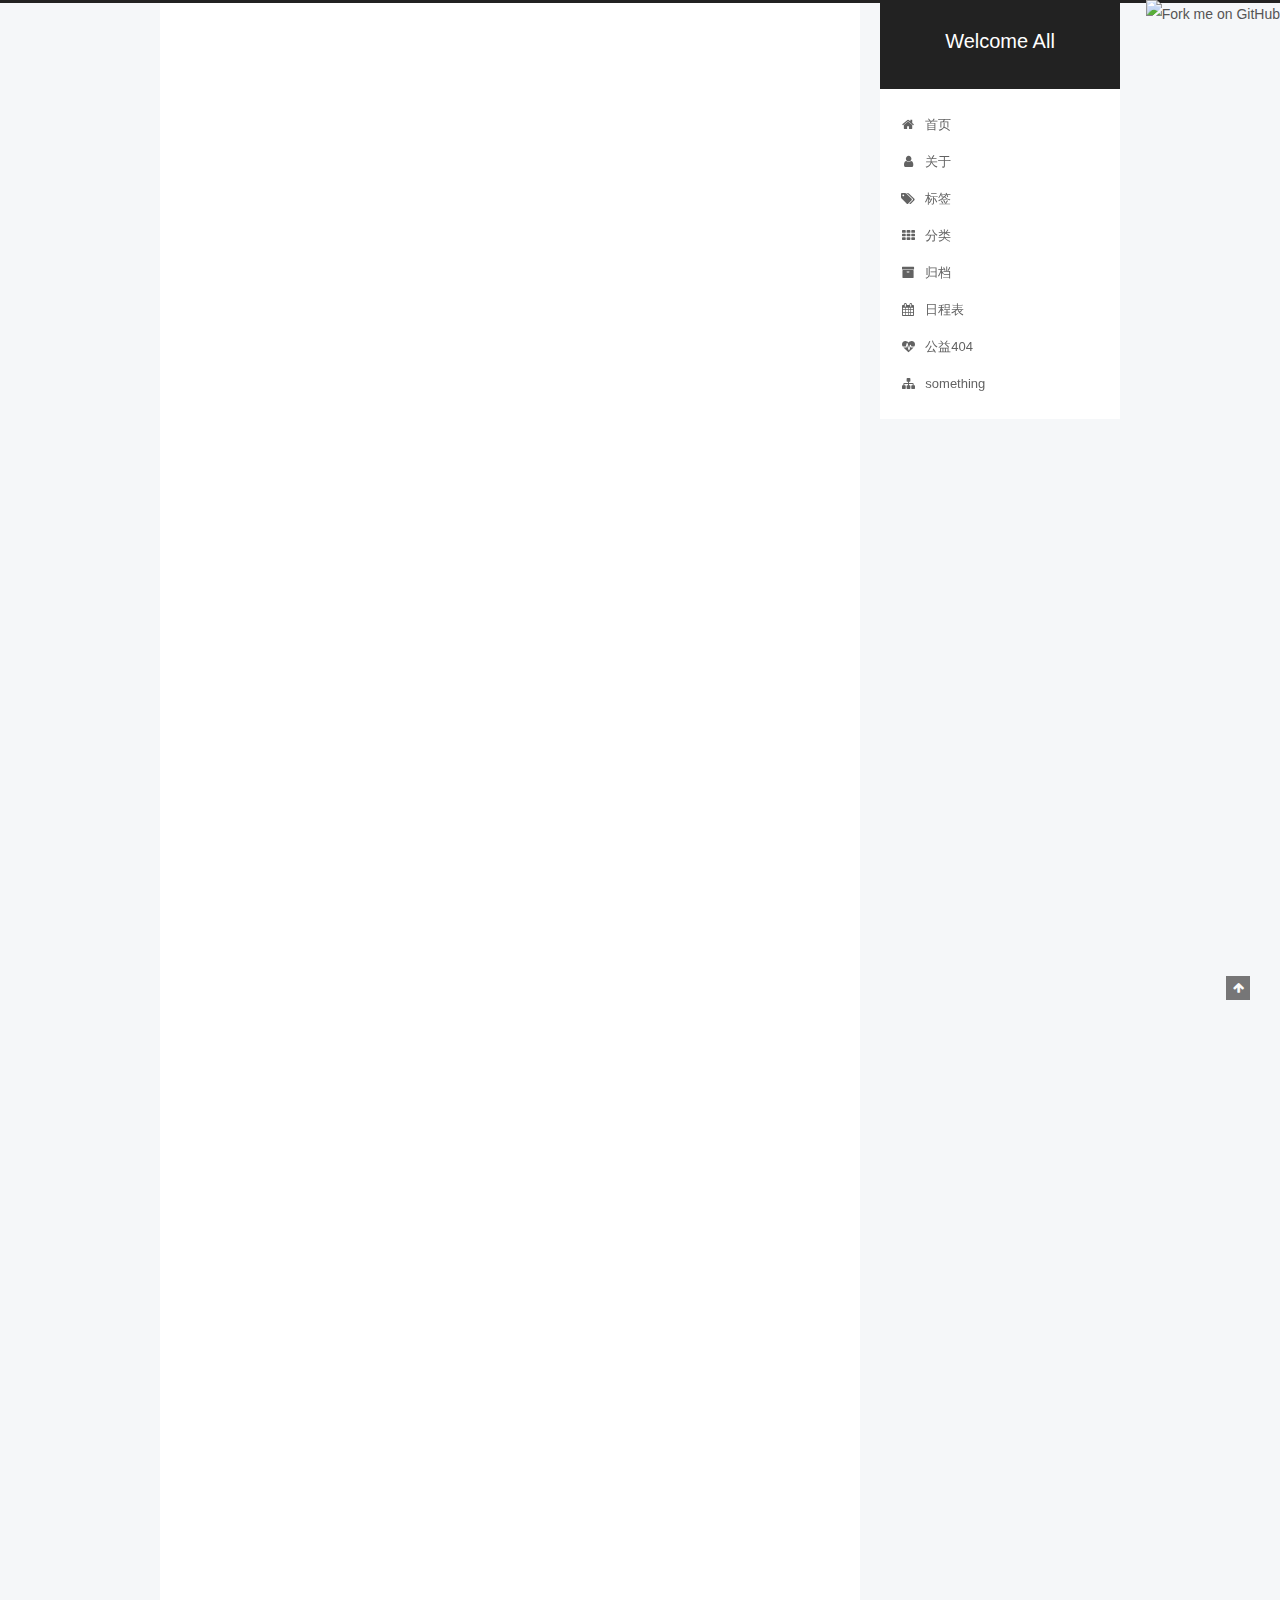
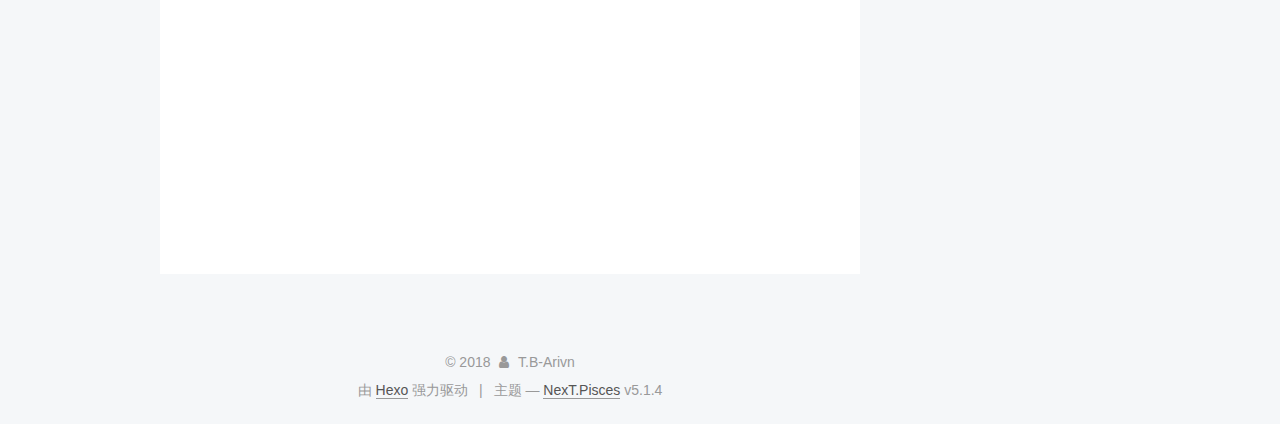
==== commit 5e7625ea: "Site updated: 2018-04-13 10:12:40" ====
--- a/index.html
+++ b/index.html
@@ -68,24 +68,27 @@
 
 
 
-  <meta name="keywords" content="Hexo, NexT" />
-
-
-
-
-
-
-
-
-
-
+  <meta name="keywords" content="Welcome, All" />
+
+
+
+
+
+
+
+
+
+
+<meta name="description" content="Love my love. Do what I want to do!">
 <meta property="og:type" content="website">
-<meta property="og:title" content="Hexo">
-<meta property="og:url" content="http://yoursite.com/index.html">
-<meta property="og:site_name" content="Hexo">
+<meta property="og:title" content="Welcome All">
+<meta property="og:url" content="https://t-b-arivn.github.io/index.html">
+<meta property="og:site_name" content="Welcome All">
+<meta property="og:description" content="Love my love. Do what I want to do!">
 <meta property="og:locale" content="zh-Hans">
 <meta name="twitter:card" content="summary">
-<meta name="twitter:title" content="Hexo">
+<meta name="twitter:title" content="Welcome All">
+<meta name="twitter:description" content="Love my love. Do what I want to do!">
 
 
 
@@ -115,13 +118,13 @@
 
 
 
-  <link rel="canonical" href="http://yoursite.com/"/>
-
-
-
-
-
-  <title>Hexo</title>
+  <link rel="canonical" href="https://t-b-arivn.github.io/"/>
+
+
+
+
+
+  <title>Welcome All</title>
   
 
 
@@ -152,7 +155,7 @@
     <div class="custom-logo-site-title">
       <a href="/"  class="brand" rel="start">
         <span class="logo-line-before"><i></i></span>
-        <span class="site-title">Hexo</span>
+        <span class="site-title">Welcome All</span>
         <span class="logo-line-after"><i></i></span>
       </a>
     </div>
@@ -289,16 +292,16 @@
   
   
   <div class="post-block">
-    <link itemprop="mainEntityOfPage" href="http://yoursite.com/2018/04/12/about/">
+    <link itemprop="mainEntityOfPage" href="https://t-b-arivn.github.io/2018/04/12/about/">
 
     <span hidden itemprop="author" itemscope itemtype="http://schema.org/Person">
-      <meta itemprop="name" content="John Doe">
+      <meta itemprop="name" content="T.B-Arivn">
       <meta itemprop="description" content="">
-      <meta itemprop="image" content="/images/avatar.jpg">
+      <meta itemprop="image" content="/images/timg.jpg">
     </span>
 
     <span hidden itemprop="publisher" itemscope itemtype="http://schema.org/Organization">
-      <meta itemprop="name" content="Hexo">
+      <meta itemprop="name" content="Welcome All">
     </span>
 
     
@@ -408,16 +411,16 @@
   
   
   <div class="post-block">
-    <link itemprop="mainEntityOfPage" href="http://yoursite.com/2018/04/12/Hello-My-Blog-1/">
+    <link itemprop="mainEntityOfPage" href="https://t-b-arivn.github.io/2018/04/12/Hello-My-Blog-1/">
 
     <span hidden itemprop="author" itemscope itemtype="http://schema.org/Person">
-      <meta itemprop="name" content="John Doe">
+      <meta itemprop="name" content="T.B-Arivn">
       <meta itemprop="description" content="">
-      <meta itemprop="image" content="/images/avatar.jpg">
+      <meta itemprop="image" content="/images/timg.jpg">
     </span>
 
     <span hidden itemprop="publisher" itemscope itemtype="http://schema.org/Organization">
-      <meta itemprop="name" content="Hexo">
+      <meta itemprop="name" content="Welcome All">
     </span>
 
     
@@ -527,16 +530,16 @@
   
   
   <div class="post-block">
-    <link itemprop="mainEntityOfPage" href="http://yoursite.com/2018/04/12/Hello-My-Blog/">
+    <link itemprop="mainEntityOfPage" href="https://t-b-arivn.github.io/2018/04/12/Hello-My-Blog/">
 
     <span hidden itemprop="author" itemscope itemtype="http://schema.org/Person">
-      <meta itemprop="name" content="John Doe">
+      <meta itemprop="name" content="T.B-Arivn">
       <meta itemprop="description" content="">
-      <meta itemprop="image" content="/images/avatar.jpg">
+      <meta itemprop="image" content="/images/timg.jpg">
     </span>
 
     <span hidden itemprop="publisher" itemscope itemtype="http://schema.org/Organization">
-      <meta itemprop="name" content="Hexo">
+      <meta itemprop="name" content="Welcome All">
     </span>
 
     
@@ -646,16 +649,16 @@
   
   
   <div class="post-block">
-    <link itemprop="mainEntityOfPage" href="http://yoursite.com/2018/04/12/测试使用/">
+    <link itemprop="mainEntityOfPage" href="https://t-b-arivn.github.io/2018/04/12/测试使用/">
 
     <span hidden itemprop="author" itemscope itemtype="http://schema.org/Person">
-      <meta itemprop="name" content="John Doe">
+      <meta itemprop="name" content="T.B-Arivn">
       <meta itemprop="description" content="">
-      <meta itemprop="image" content="/images/avatar.jpg">
+      <meta itemprop="image" content="/images/timg.jpg">
     </span>
 
     <span hidden itemprop="publisher" itemscope itemtype="http://schema.org/Organization">
-      <meta itemprop="name" content="Hexo">
+      <meta itemprop="name" content="Welcome All">
     </span>
 
     
@@ -765,16 +768,16 @@
   
   
   <div class="post-block">
-    <link itemprop="mainEntityOfPage" href="http://yoursite.com/2018/04/12/hello-world/">
+    <link itemprop="mainEntityOfPage" href="https://t-b-arivn.github.io/2018/04/12/hello-world/">
 
     <span hidden itemprop="author" itemscope itemtype="http://schema.org/Person">
-      <meta itemprop="name" content="John Doe">
+      <meta itemprop="name" content="T.B-Arivn">
       <meta itemprop="description" content="">
-      <meta itemprop="image" content="/images/avatar.jpg">
+      <meta itemprop="image" content="/images/timg.jpg">
     </span>
 
     <span hidden itemprop="publisher" itemscope itemtype="http://schema.org/Organization">
-      <meta itemprop="name" content="Hexo">
+      <meta itemprop="name" content="Welcome All">
     </span>
 
     
@@ -916,11 +919,11 @@
           <div class="site-author motion-element" itemprop="author" itemscope itemtype="http://schema.org/Person">
             
               <img class="site-author-image" itemprop="image"
-                src="/images/avatar.jpg"
-                alt="John Doe" />
-            
-              <p class="site-author-name" itemprop="name">John Doe</p>
-              <p class="site-description motion-element" itemprop="description"></p>
+                src="/images/timg.jpg"
+                alt="T.B-Arivn" />
+            
+              <p class="site-author-name" itemprop="name">T.B-Arivn</p>
+              <p class="site-description motion-element" itemprop="description">Love my love. Do what I want to do!</p>
           </div>
 
           <nav class="site-state motion-element">
@@ -984,7 +987,7 @@
   <span class="with-love">
     <i class="fa fa-user"></i>
   </span>
-  <span class="author" itemprop="copyrightHolder">John Doe</span>
+  <span class="author" itemprop="copyrightHolder">T.B-Arivn</span>
 
   
 </div>
